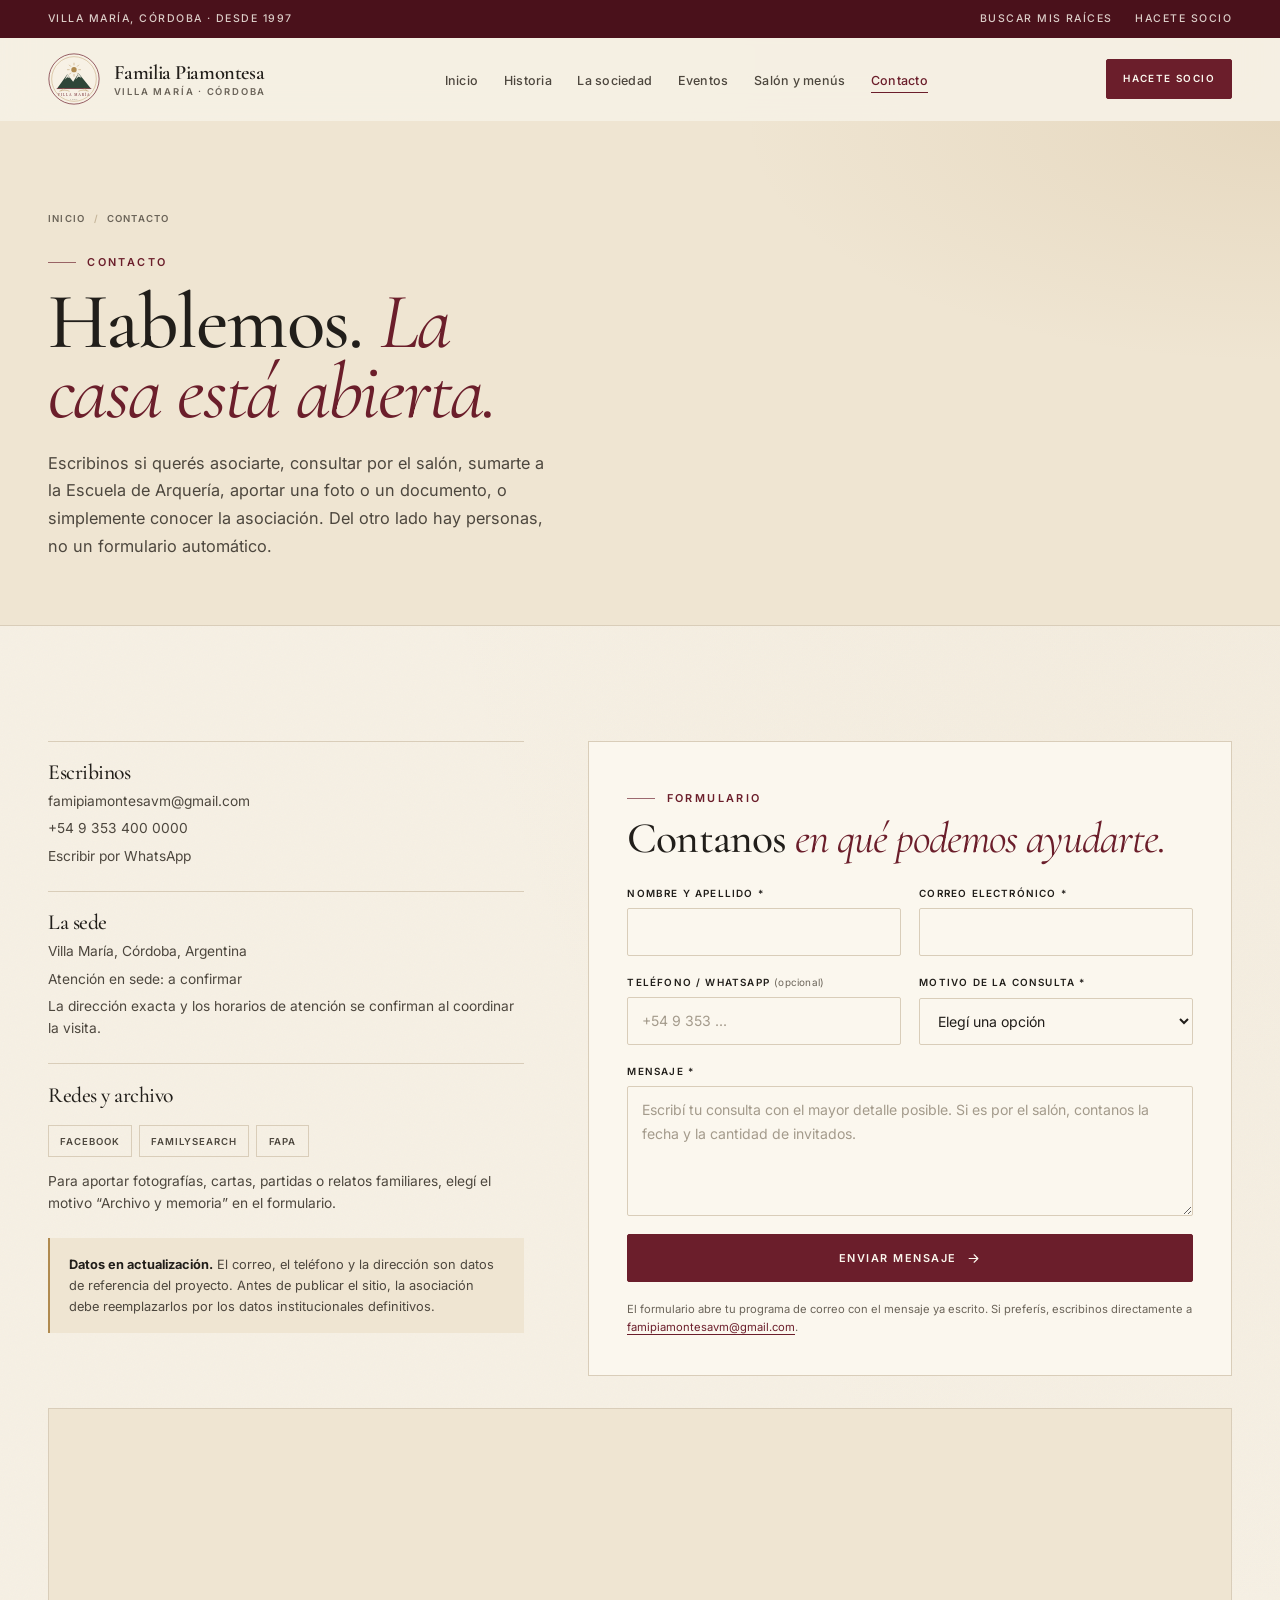
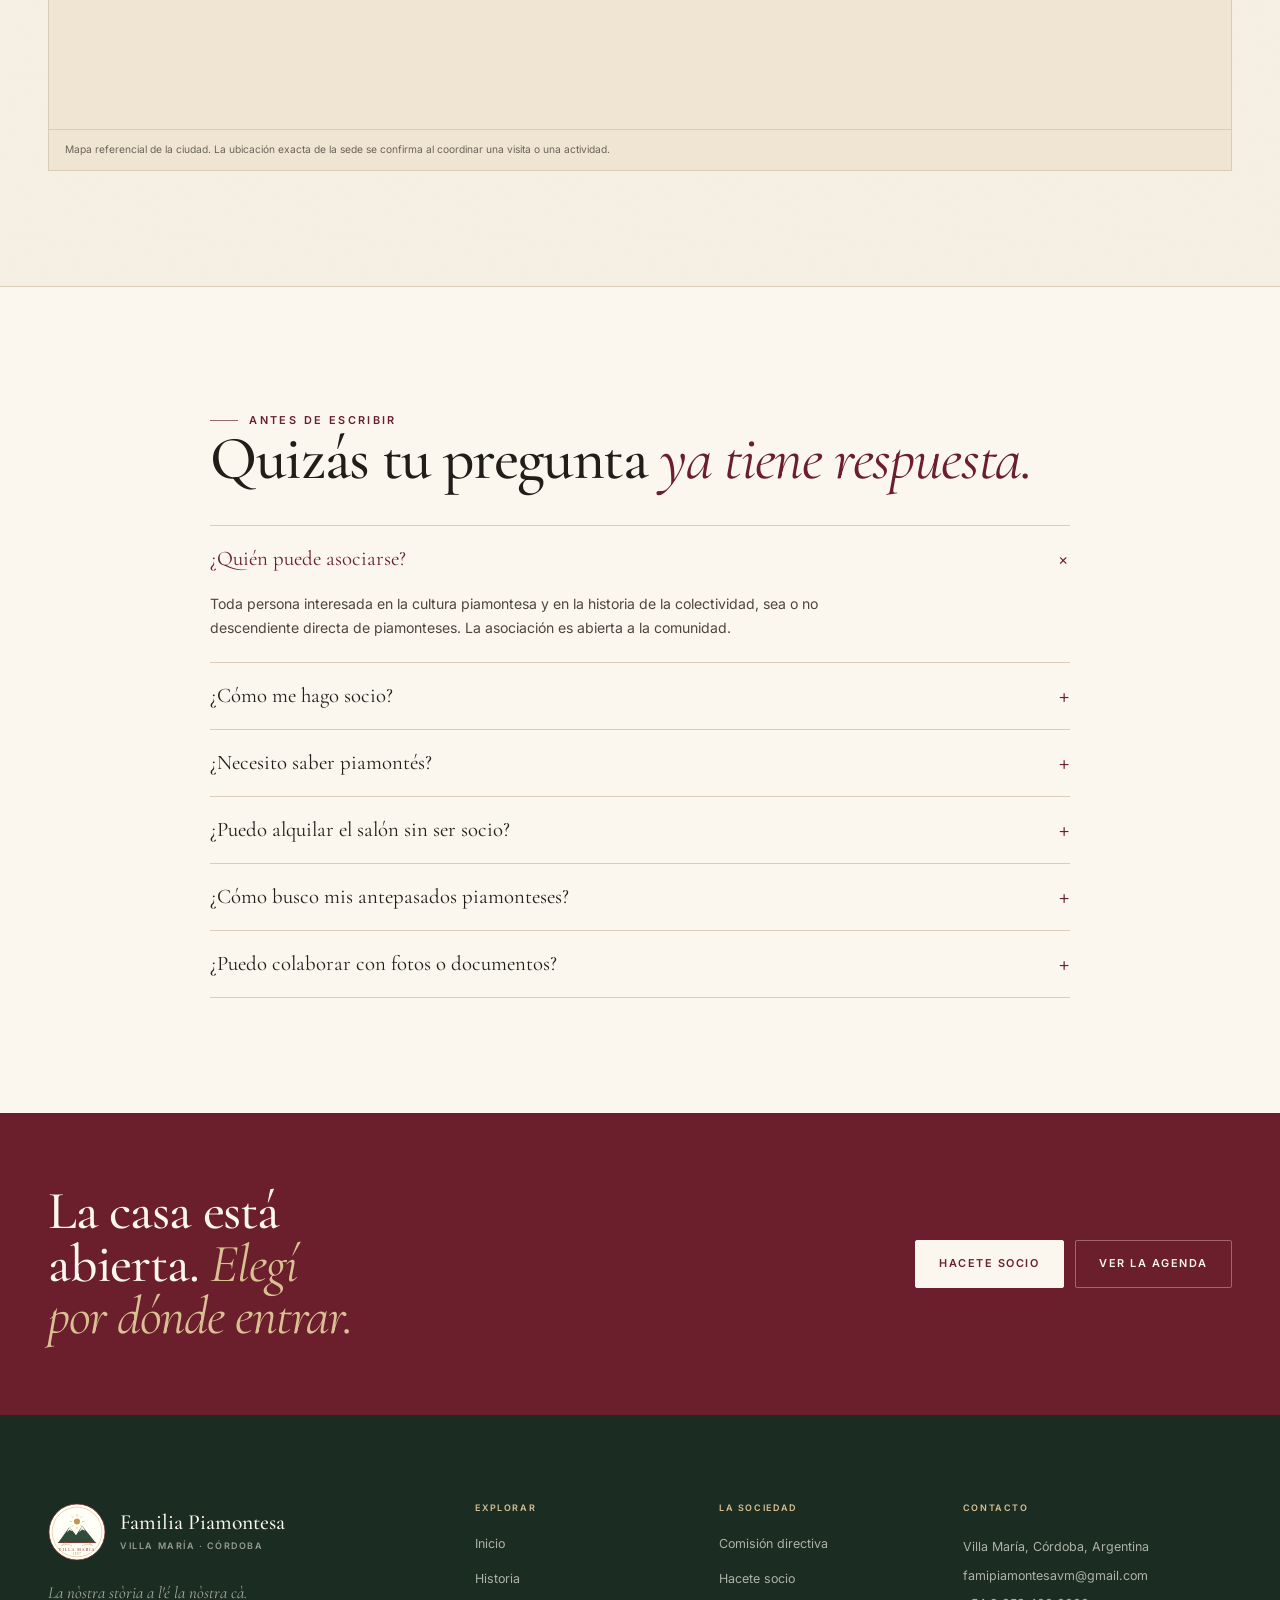
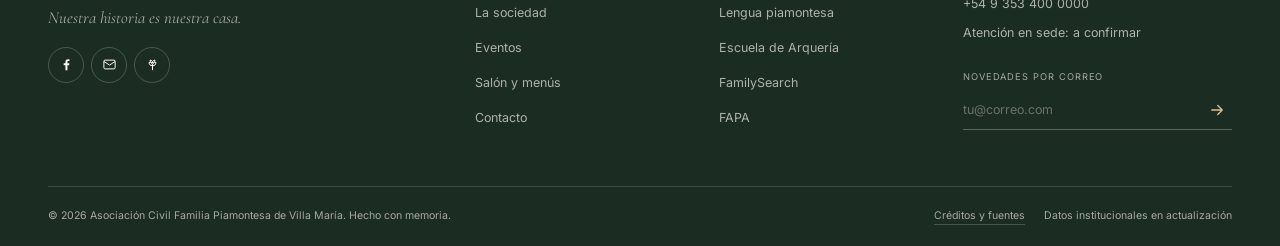
==== contacto.html @ 3dd71056 "Sitio web de la Familia Piamontesa de Villa Maria" ====
﻿<!doctype html>
<html lang="es-AR">
<head>
  <meta charset="utf-8">
  <meta name="viewport" content="width=device-width, initial-scale=1">
  <title>Contacto — Familia Piamontesa de Villa María</title>
  <meta name="description" content="Contactate con la Asociación Civil Familia Piamontesa de Villa María: consultas, asociación, alquiler del salón, archivo y memoria.">
  <meta name="theme-color" content="#f6f0e4">
  <meta name="color-scheme" content="light">

  <meta property="og:type" content="website">
  <meta property="og:locale" content="es_AR">
  <meta property="og:site_name" content="Familia Piamontesa de Villa María">
  <meta property="og:title" content="Contacto — Familia Piamontesa de Villa María">
  <meta property="og:description" content="Escribinos. La casa está abierta a socios, familias, investigadores y a toda la comunidad.">
  <meta property="og:image" content="assets/img/historia-inmigrantes.jpg">
  <meta name="twitter:card" content="summary_large_image">

  <link rel="icon" href="favicon.svg" type="image/svg+xml">
  <link rel="preconnect" href="https://fonts.googleapis.com">
  <link rel="preconnect" href="https://fonts.gstatic.com" crossorigin>
  <link href="https://fonts.googleapis.com/css2?family=Cormorant+Garamond:ital,wght@0,400;0,500;0,600;1,400;1,500&family=Inter:wght@300;400;500;600&display=swap" rel="stylesheet">
  <link rel="stylesheet" href="assets/css/estilos.css">
</head>
<body>

  <a class="saltar" href="#contenido">Saltar al contenido</a>

  <header class="site-header" data-header>
    <div class="topbar">
      <div class="wrap topbar__inner">
        <p>Villa María, Córdoba · Desde 1997</p>
        <div class="topbar__links">
          <a href="https://www.familysearch.org/es/global" target="_blank" rel="noopener noreferrer">Buscar mis raíces</a>
          <a href="socios.html#asociate">Hacete socio</a>
        </div>
      </div>
    </div>

    <div class="wrap">
      <nav class="nav" aria-label="Navegación principal">
        <a class="marca" href="index.html">
          <img class="marca__sello" src="assets/img/emblema.svg" alt="" width="52" height="52">
          <span class="marca__texto">
            <strong>Familia Piamontesa</strong>
            <small>Villa María · Córdoba</small>
          </span><span class="sr-only">— Inicio</span>
        </a>

        <ul class="nav__links">
          <li><a href="index.html">Inicio</a></li>
          <li><a href="historia.html">Historia</a></li>
          <li><a href="socios.html">La sociedad</a></li>
          <li><a href="eventos.html">Eventos</a></li>
          <li><a href="salon.html">Salón y menús</a></li>
          <li><a href="contacto.html" aria-current="page">Contacto</a></li>
        </ul>

        <div class="nav__acciones">
          <a class="btn btn--primario btn--chico" href="socios.html#asociate">Hacete socio</a>
          <button class="nav__toggle" type="button" data-menu-toggle aria-expanded="false" aria-controls="menu-movil" aria-label="Abrir menú">
            <svg viewBox="0 0 24 24" fill="none" stroke="currentColor" stroke-width="1.7" stroke-linecap="round" aria-hidden="true"><path d="M4 7h16M4 12h16M4 17h16"/></svg>
          </button>
        </div>
      </nav>

      <div class="menu-movil" id="menu-movil" data-menu-panel hidden>
        <ul class="menu-movil__links">
          <li><a href="index.html">Inicio</a></li>
          <li><a href="historia.html">Historia</a></li>
          <li><a href="socios.html">La sociedad</a></li>
          <li><a href="eventos.html">Eventos</a></li>
          <li><a href="salon.html">Salón y menús</a></li>
          <li><a href="contacto.html" aria-current="page">Contacto</a></li>
        </ul>
        <div class="menu-movil__pie">
          <a class="btn btn--primario btn--bloque" href="socios.html#asociate">Hacete socio</a>
          <a class="btn btn--fantasma btn--bloque" href="https://www.familysearch.org/es/global" target="_blank" rel="noopener noreferrer">Buscar mis raíces</a>
        </div>
      </div>
    </div>
  </header>

  <main id="contenido">

    <!-- PORTADA INTERIOR -->
    <section class="page-hero page-hero--simple">
      <div class="wrap">
        <ol class="migajas">
          <li><a href="index.html">Inicio</a></li>
          <li>Contacto</li>
        </ol>
        <div class="page-hero__grid">
          <div>
            <p class="eyebrow">Contacto</p>
            <h1 class="texto-balance">Hablemos. <em>La casa está abierta.</em></h1>
            <p class="page-hero__bajada">
              Escribinos si querés asociarte, consultar por el salón, sumarte a la Escuela de
              Arquería, aportar una foto o un documento, o simplemente conocer la asociación.
              Del otro lado hay personas, no un formulario automático.
            </p>
          </div>
        </div>
      </div>
    </section>

    <!-- CONTACTO -->
    <section class="seccion">
      <div class="wrap contacto">
        <div class="contacto__info revelar">
          <h2 class="sr-only">Datos de contacto</h2>
          <div class="contacto__bloque">
            <h3>Escribinos</h3>
            <a href="mailto:famipiamontesavm@gmail.com" data-enlace="email" data-dato="email">famipiamontesavm@gmail.com</a>
            <a href="tel:+5493534000000" data-enlace="telefono" data-dato="telefono">+54 9 353 400 0000</a>
            <a href="https://wa.me/5493534000000" data-enlace="whatsapp">Escribir por WhatsApp</a>
          </div>

          <div class="contacto__bloque">
            <h3>La sede</h3>
            <p data-dato="direccion">Villa María, Córdoba, Argentina</p>
            <p data-dato="horario">Atención en sede: a confirmar</p>
            <p>La dirección exacta y los horarios de atención se confirman al coordinar la visita.</p>
          </div>

          <div class="contacto__bloque">
            <h3>Redes y archivo</h3>
            <div class="contacto__redes">
              <a href="https://www.facebook.com/familiapiamontesavm" target="_blank" rel="noopener noreferrer" data-enlace="facebook">Facebook</a>
              <a href="https://www.familysearch.org/es/global" target="_blank" rel="noopener noreferrer" data-enlace="familysearch">FamilySearch</a>
              <a href="https://fapa.org.ar" target="_blank" rel="noopener noreferrer" data-enlace="fapa">FAPA</a>
            </div>
            <p style="margin-top:.8rem">Para aportar fotografías, cartas, partidas o relatos familiares, elegí el motivo “Archivo y memoria” en el formulario.</p>
          </div>

          <div class="nota">
            <strong>Datos en actualización.</strong> El correo, el teléfono y la dirección son
            datos de referencia del proyecto. Antes de publicar el sitio, la asociación debe
            reemplazarlos por los datos institucionales definitivos.
          </div>
        </div>

        <div class="formulario__panel revelar" data-retardo="100">
          <p class="eyebrow">Formulario</p>
          <h2 class="texto-balance">Contanos <em>en qué podemos ayudarte.</em></h2>

          <form class="form" data-form data-asunto="Consulta desde el sitio · Familia Piamontesa de Villa María" style="margin-top:1.6rem">
            <div class="form__fila">
              <div class="campo">
                <label for="contacto-nombre">Nombre y apellido *</label>
                <input id="contacto-nombre" name="nombre" type="text" autocomplete="name" required>
              </div>
              <div class="campo">
                <label for="contacto-email">Correo electrónico *</label>
                <input id="contacto-email" name="email" type="email" autocomplete="email" required>
              </div>
            </div>

            <div class="form__fila">
              <div class="campo">
                <label for="contacto-telefono">Teléfono / WhatsApp <span>(opcional)</span></label>
                <input id="contacto-telefono" name="telefono" type="tel" autocomplete="tel" placeholder="+54 9 353 ...">
              </div>
              <div class="campo">
                <label for="contacto-motivo">Motivo de la consulta *</label>
                <select id="contacto-motivo" name="motivo" required>
                  <option value="">Elegí una opción</option>
                  <option value="general">Consulta general</option>
                  <option value="asociarme">Quiero asociarme</option>
                  <option value="salon">Alquiler del salón</option>
                  <option value="evento">Consulta por un evento</option>
                  <option value="arqueria">Escuela de Arquería</option>
                  <option value="memoria">Archivo y memoria</option>
                  <option value="institucional">Consulta institucional</option>
                  <option value="prensa">Prensa y difusión</option>
                  <option value="otro">Otro</option>
                </select>
              </div>
            </div>

            <div class="campo">
              <label for="contacto-mensaje">Mensaje *</label>
              <textarea id="contacto-mensaje" name="mensaje" placeholder="Escribí tu consulta con el mayor detalle posible. Si es por el salón, contanos la fecha y la cantidad de invitados." required></textarea>
            </div>

            <input type="hidden" name="origen" value="Página de contacto">

            <button class="btn btn--primario" type="submit">
              Enviar mensaje
              <svg viewBox="0 0 24 24" fill="none" stroke="currentColor" stroke-width="1.8" stroke-linecap="round" stroke-linejoin="round" aria-hidden="true"><path d="M5 12h14M13 6l6 6-6 6"/></svg>
            </button>

            <p class="form__nota">
              El formulario abre tu programa de correo con el mensaje ya escrito. Si preferís,
              escribinos directamente a
              <a href="mailto:famipiamontesavm@gmail.com" data-enlace="email" data-dato="email">famipiamontesavm@gmail.com</a>.
            </p>

            <p class="form__ok" data-form-ok role="status">Gracias. Se abrirá tu correo con el mensaje completo para que lo envíes.</p>
          </form>
        </div>
      </div>

      <div class="wrap">
        <div class="mapa revelar">
          <iframe data-mapa title="Mapa referencial de Villa María, Córdoba" src="https://www.google.com/maps?q=Villa+Mar%C3%ADa,+C%C3%B3rdoba,+Argentina&amp;output=embed" referrerpolicy="no-referrer-when-downgrade"></iframe>
          <p class="mapa__nota">
            Mapa referencial de la ciudad. La ubicación exacta de la sede se confirma al coordinar
            una visita o una actividad.
          </p>
        </div>
      </div>
    </section>

    <!-- PREGUNTAS -->
    <section class="seccion seccion--papel-claro seccion--linea">
      <div class="wrap wrap--angosto">
        <div class="revelar">
          <p class="eyebrow">Antes de escribir</p>
          <h2 class="texto-balance">Quizás tu pregunta <em>ya tiene respuesta.</em></h2>
        </div>
        <div class="faq" data-preguntas style="margin-top:2.2rem"></div>
      </div>
    </section>

    <!-- BANDA -->
    <section class="banda">
      <div class="wrap banda__inner">
        <h2 class="texto-balance">La casa está abierta. <em>Elegí por dónde entrar.</em></h2>
        <div class="banda__acciones">
          <a class="btn btn--claro" href="socios.html#asociate">Hacete socio</a>
          <a class="btn btn--borde-claro" href="eventos.html">Ver la agenda</a>
        </div>
      </div>
    </section>

  </main>

  <footer class="footer">
    <div class="wrap">
      <div class="footer__grid">
        <div>
          <div class="footer__marca">
            <img src="assets/img/emblema.svg" alt="" width="58" height="58">
            <div>
              <strong>Familia Piamontesa</strong>
              <small>Villa María · Córdoba</small>
            </div>
          </div>
          <p class="footer__lema">La nòstra stòria a l'é la nòstra cà. Nuestra historia es nuestra casa.</p>
          <div class="footer__redes">
            <a href="https://www.facebook.com/familiapiamontesavm" target="_blank" rel="noopener noreferrer" aria-label="Facebook de la Familia Piamontesa" data-enlace="facebook">
              <svg viewBox="0 0 24 24" fill="currentColor" aria-hidden="true"><path d="M13.5 21v-8h2.7l.4-3.1h-3.1V7.9c0-.9.3-1.5 1.6-1.5h1.6V3.6c-.3 0-1.3-.1-2.4-.1-2.4 0-4 1.5-4 4.2v2.2H7.5V13h2.8v8z"/></svg>
            </a>
            <a href="mailto:famipiamontesavm@gmail.com" aria-label="Escribir por correo" data-enlace="email">
              <svg viewBox="0 0 24 24" fill="none" stroke="currentColor" stroke-width="1.6" aria-hidden="true"><rect x="3" y="5" width="18" height="14" rx="2"/><path d="m3 7 9 6 9-6"/></svg>
            </a>
            <a href="https://www.familysearch.org/es/global" target="_blank" rel="noopener noreferrer" aria-label="FamilySearch" data-enlace="familysearch">
              <svg viewBox="0 0 24 24" fill="none" stroke="currentColor" stroke-width="1.6" aria-hidden="true"><path d="M12 21v-7"/><path d="M12 14c-3.5 0-5.5-2-5.5-5.5C10 8.5 12 10.5 12 14ZM12 14c3.5 0 5.5-2 5.5-5.5C14 8.5 12 10.5 12 14Z"/><path d="M12 9c-2.5 0-4-1.5-4-4 2.5 0 4 1.5 4 4ZM12 9c2.5 0 4-1.5 4-4-2.5 0-4 1.5-4 4Z"/></svg>
            </a>
          </div>
        </div>

        <div>
          <h3>Explorar</h3>
          <ul class="footer__links">
            <li><a href="index.html">Inicio</a></li>
            <li><a href="historia.html">Historia</a></li>
            <li><a href="socios.html">La sociedad</a></li>
            <li><a href="eventos.html">Eventos</a></li>
            <li><a href="salon.html">Salón y menús</a></li>
            <li><a href="contacto.html">Contacto</a></li>
          </ul>
        </div>

        <div>
          <h3>La sociedad</h3>
          <ul class="footer__links">
            <li><a href="socios.html#comision">Comisión directiva</a></li>
            <li><a href="socios.html#asociate">Hacete socio</a></li>
            <li><a href="historia.html#lengua">Lengua piamontesa</a></li>
            <li><a href="eventos.html#deportes">Escuela de Arquería</a></li>
            <li><a href="https://www.familysearch.org/es/global" target="_blank" rel="noopener noreferrer">FamilySearch</a></li>
            <li><a href="https://fapa.org.ar" target="_blank" rel="noopener noreferrer">FAPA</a></li>
          </ul>
        </div>

        <div class="footer__contacto">
          <h3>Contacto</h3>
          <p data-dato="direccion">Villa María, Córdoba, Argentina</p>
          <a href="mailto:famipiamontesavm@gmail.com" data-enlace="email" data-dato="email">famipiamontesavm@gmail.com</a>
          <a href="tel:+5493534000000" data-enlace="telefono" data-dato="telefono">+54 9 353 400 0000</a>
          <p data-dato="horario">Atención en sede: a confirmar</p>

          <form class="footer__boletin" data-form data-asunto="Quiero recibir novedades de la Familia Piamontesa">
            <label for="boletin-email-contacto">Novedades por correo</label>
            <div class="campo-linea">
              <input id="boletin-email-contacto" name="email" type="email" placeholder="tu@correo.com" autocomplete="email" required>
              <button type="submit" aria-label="Enviar correo">
                <svg width="18" height="18" viewBox="0 0 24 24" fill="none" stroke="currentColor" stroke-width="1.8" stroke-linecap="round" stroke-linejoin="round" aria-hidden="true"><path d="M5 12h14M13 6l6 6-6 6"/></svg>
              </button>
            </div>
            <input type="hidden" name="origen" value="Boletín del pie de página">
            <p class="form__ok" data-form-ok role="status">Gracias. Se abrirá tu correo para completar la suscripción.</p>
          </form>
        </div>
      </div>

      <div class="footer__bottom">
        <p>© <span data-anio>2026</span> Asociación Civil Familia Piamontesa de Villa María. Hecho con memoria.</p>
        <div class="footer__legal">
          <a href="creditos.html">Créditos y fuentes</a>
          <span>Datos institucionales en actualización</span>
        </div>
      </div>
    </div>
  </footer>

  <script src="assets/js/datos.js"></script>
  <script src="assets/js/app.js"></script>
</body>
</html>
---- assets/css/estilos.css ----
/* ==========================================================================
   FAMILIA PIAMONTESA · VILLA MARÍA
   Hoja de estilos principal
   --------------------------------------------------------------------------
   Índice
   01. Tokens y base
   02. Tipografía y utilidades
   03. Cabecera y navegación
   04. Botones y enlaces
   05. Portada (hero)
   06. Cinta (marquee)
   07. Secciones y encabezados
   08. Presentación y cifras
   09. Áreas de la sociedad
   10. Eventos
   11. Salón
   12. Menús
   13. Raíces / genealogía
   14. Comisión y socios
   15. Banda de participación
   16. Pie de página
   17. Páginas interiores
   18. Línea de tiempo
   19. Galería y figuras
   20. Prosa
   21. Formularios
   22. Preguntas frecuentes
   23. Diálogo de evento
   24. Avisos, créditos y 404
   25. Animaciones y accesibilidad
   26. Responsive
   27. Impresión
   ========================================================================== */

/* 01. Tokens y base
   ========================================================================== */
:root {
  --papel: #f6f0e4;
  --papel-claro: #fbf7ee;
  --papel-hondo: #efe5d2;
  --papel-oscuro: #e3d6bf;
  --tinta: #211e1a;
  --tinta-suave: #4d473e;
  --gris: #6b6459;
  --linea: #d9cdb9;
  --linea-fuerte: #c5b59a;
  --vino: #6b1e2b;
  --vino-hondo: #4a111b;
  --vino-claro: #8d3a48;
  --verde: #2e4638;
  --verde-hondo: #1b2c22;
  --oro: #b08a4f;
  --oro-claro: #d8c093;
  --azul: #223a56;
  --blanco: #fffdf8;
  --rojo-suave: #a34a4a;
  --sombra: 0 24px 60px -30px rgba(33, 30, 26, .35);
  --sombra-suave: 0 14px 40px -24px rgba(33, 30, 26, .28);
  --radio: 3px;
  --radio-lg: 8px;
  --wrap: 1280px;
  --pad: clamp(1.25rem, 4vw, 3rem);
  --serif: "Cormorant Garamond", "Iowan Old Style", "Palatino Linotype", Georgia, serif;
  --sans: "Inter", -apple-system, BlinkMacSystemFont, "Segoe UI", sans-serif;
  --trans: 220ms cubic-bezier(.2, .7, .2, 1);
}

*,
*::before,
*::after {
  box-sizing: border-box;
}

html {
  scroll-behavior: smooth;
  scroll-padding-top: 7.5rem;
  -webkit-text-size-adjust: 100%;
}

body {
  margin: 0;
  background-color: var(--papel);
  background-image:
    radial-gradient(120% 80% at 100% 0%, rgba(176, 138, 79, .06), transparent 60%),
    radial-gradient(90% 60% at 0% 100%, rgba(46, 70, 56, .05), transparent 55%),
    url("data:image/svg+xml,%3Csvg xmlns='http://www.w3.org/2000/svg' width='160' height='160'%3E%3Cfilter id='g'%3E%3CfeTurbulence type='fractalNoise' baseFrequency='.85' numOctaves='2' stitchTiles='stitch'/%3E%3C/filter%3E%3Crect width='100%25' height='100%25' filter='url(%23g)' opacity='.028'/%3E%3C/svg%3E");
  color: var(--tinta);
  font-family: var(--sans);
  font-size: 16px;
  line-height: 1.7;
  font-weight: 400;
  -webkit-font-smoothing: antialiased;
  text-rendering: optimizeLegibility;
  overflow-x: hidden;
}

body.menu-abierto {
  overflow: hidden;
}

img,
picture,
svg,
video {
  max-width: 100%;
  display: block;
}

img {
  height: auto;
}

a {
  color: inherit;
  text-decoration: none;
}

p,
h1,
h2,
h3,
h4,
h5,
h6,
figure,
blockquote {
  margin: 0;
}

ul,
ol {
  margin: 0;
  padding: 0;
  list-style: none;
}

button,
input,
select,
textarea {
  font: inherit;
  color: inherit;
}

button {
  cursor: pointer;
  background: none;
  border: 0;
}

::selection {
  background: var(--vino);
  color: var(--papel-claro);
}

:focus-visible {
  outline: 2px solid var(--oro);
  outline-offset: 4px;
}

/* 02. Tipografía y utilidades
   ========================================================================== */
h1,
h2,
h3,
h4,
.serif {
  font-family: var(--serif);
  font-weight: 500;
  letter-spacing: -.022em;
}

h1 {
  font-size: clamp(3.2rem, 7.4vw, 7.6rem);
  line-height: .88;
}

h2 {
  font-size: clamp(2.35rem, 4.8vw, 4.5rem);
  line-height: .98;
}

h3 {
  font-size: clamp(1.5rem, 2.2vw, 2rem);
  line-height: 1.08;
}

h4 {
  font-size: 1.25rem;
  line-height: 1.2;
}

em,
.italica {
  font-style: italic;
}

h1 em,
h2 em {
  color: var(--vino);
  font-weight: 400;
}

.section--oscura h2 em,
.salon h2 em,
.raices h2 em,
.footer h2 em {
  color: var(--oro-claro);
}

.eyebrow {
  display: inline-flex;
  align-items: center;
  gap: .7rem;
  margin: 0;
  color: var(--vino);
  font-family: var(--sans);
  font-size: .68rem;
  font-weight: 600;
  letter-spacing: .22em;
  line-height: 1.4;
  text-transform: uppercase;
}

.eyebrow::before {
  content: "";
  width: 28px;
  height: 1px;
  background: currentColor;
  opacity: .65;
}

.eyebrow--sin-linea::before {
  display: none;
}

.eyebrow--claro {
  color: var(--oro-claro);
}

.lead {
  font-size: clamp(1.08rem, 1.55vw, 1.28rem);
  line-height: 1.65;
  color: var(--tinta-suave);
}

.texto-balance {
  text-wrap: balance;
}

.texto-pretty {
  text-wrap: pretty;
}

.wrap {
  width: min(100% - (var(--pad) * 2), var(--wrap));
  margin-inline: auto;
}

.wrap--angosto {
  width: min(100% - (var(--pad) * 2), 860px);
  margin-inline: auto;
}

.sr-only {
  position: absolute;
  width: 1px;
  height: 1px;
  padding: 0;
  margin: -1px;
  overflow: hidden;
  clip: rect(0, 0, 0, 0);
  white-space: nowrap;
  border: 0;
}

.saltar {
  position: fixed;
  top: .75rem;
  left: .75rem;
  z-index: 999;
  padding: .7rem 1.1rem;
  background: var(--vino);
  color: var(--papel-claro);
  font-size: .8rem;
  font-weight: 600;
  letter-spacing: .06em;
  transform: translateY(-160%);
  transition: transform var(--trans);
}

.saltar:focus {
  transform: translateY(0);
}

/* 03. Cabecera y navegación
   ========================================================================== */
.topbar {
  background: var(--vino-hondo);
  color: rgba(251, 247, 238, .82);
  font-size: .66rem;
  font-weight: 500;
  letter-spacing: .14em;
  text-transform: uppercase;
}

.topbar__inner {
  display: flex;
  align-items: center;
  justify-content: space-between;
  gap: 1rem;
  min-height: 38px;
}

.topbar__links {
  display: flex;
  align-items: center;
  gap: 1.4rem;
}

.topbar a {
  transition: color var(--trans);
}

.topbar a:hover {
  color: var(--oro-claro);
}

.site-header {
  position: sticky;
  top: 0;
  z-index: 100;
  background: rgba(246, 240, 228, .9);
  border-bottom: 1px solid transparent;
  backdrop-filter: blur(18px) saturate(120%);
  -webkit-backdrop-filter: blur(18px) saturate(120%);
  transition: background var(--trans), border-color var(--trans), box-shadow var(--trans);
}

.site-header.is-scrolled {
  background: rgba(251, 247, 238, .96);
  border-bottom-color: var(--linea);
  box-shadow: 0 12px 30px -26px rgba(33, 30, 26, .55);
}

.nav {
  display: flex;
  align-items: center;
  justify-content: space-between;
  gap: 1.5rem;
  min-height: 82px;
}

.marca {
  display: inline-flex;
  align-items: center;
  gap: .85rem;
  flex-shrink: 0;
}

.marca__sello {
  width: 52px;
  height: 52px;
  flex-shrink: 0;
}

.marca__texto {
  display: flex;
  flex-direction: column;
  line-height: 1.05;
}

.marca__texto strong {
  font-family: var(--serif);
  font-size: 1.28rem;
  font-weight: 600;
  letter-spacing: -.02em;
}

.marca__texto small {
  margin-top: .22rem;
  color: var(--gris);
  font-size: .59rem;
  font-weight: 600;
  letter-spacing: .19em;
  text-transform: uppercase;
}

.nav__links {
  display: flex;
  align-items: center;
  gap: clamp(.9rem, 2vw, 1.9rem);
}

.nav__links a {
  position: relative;
  padding: .35rem 0;
  color: var(--tinta-suave);
  font-size: .78rem;
  font-weight: 500;
  letter-spacing: .02em;
  white-space: nowrap;
  transition: color var(--trans);
}

.nav__links a::after {
  content: "";
  position: absolute;
  right: 0;
  bottom: 0;
  left: 0;
  height: 1px;
  background: var(--vino);
  transform: scaleX(0);
  transform-origin: right;
  transition: transform var(--trans);
}

.nav__links a:hover,
.nav__links a[aria-current="page"] {
  color: var(--vino);
}

.nav__links a:hover::after,
.nav__links a[aria-current="page"]::after {
  transform: scaleX(1);
  transform-origin: left;
}

.nav__acciones {
  display: flex;
  align-items: center;
  gap: .7rem;
  flex-shrink: 0;
}

.nav__toggle {
  display: none;
  width: 44px;
  height: 44px;
  place-items: center;
  border: 1px solid var(--linea-fuerte);
  border-radius: 50%;
  color: var(--tinta);
  transition: background var(--trans), color var(--trans), border-color var(--trans);
}

.nav__toggle:hover {
  background: var(--vino);
  border-color: var(--vino);
  color: var(--papel-claro);
}

.nav__toggle svg {
  width: 19px;
  height: 19px;
}

.menu-movil {
  display: none;
  border-top: 1px solid var(--linea);
  padding: 1rem 0 1.5rem;
}

.menu-movil[hidden] {
  display: none;
}

.menu-movil__links {
  display: grid;
  gap: .15rem;
}

.menu-movil__links a {
  display: flex;
  align-items: center;
  justify-content: space-between;
  padding: .85rem .4rem;
  border-bottom: 1px solid rgba(217, 205, 185, .65);
  font-family: var(--serif);
  font-size: 1.5rem;
  transition: color var(--trans), padding-left var(--trans);
}

.menu-movil__links a:hover,
.menu-movil__links a[aria-current="page"] {
  padding-left: .85rem;
  color: var(--vino);
}

.menu-movil__links a::after {
  content: "→";
  font-family: var(--sans);
  font-size: .9rem;
  color: var(--oro);
}

.menu-movil__pie {
  display: grid;
  gap: .6rem;
  margin-top: 1rem;
}

/* 04. Botones y enlaces
   ========================================================================== */
.btn {
  display: inline-flex;
  align-items: center;
  justify-content: center;
  gap: .6rem;
  min-height: 48px;
  padding: .82rem 1.45rem;
  border: 1px solid transparent;
  border-radius: 2px;
  font-family: var(--sans);
  font-size: .68rem;
  font-weight: 600;
  letter-spacing: .14em;
  line-height: 1.2;
  text-transform: uppercase;
  transition: background var(--trans), color var(--trans), border-color var(--trans), transform var(--trans), box-shadow var(--trans);
}

.btn svg {
  width: 15px;
  height: 15px;
  flex-shrink: 0;
  transition: transform var(--trans);
}

.btn:hover svg {
  transform: translateX(3px);
}

.btn--primario {
  background: var(--vino);
  border-color: var(--vino);
  color: var(--papel-claro);
}

.btn--primario:hover {
  background: var(--vino-hondo);
  border-color: var(--vino-hondo);
  transform: translateY(-2px);
  box-shadow: 0 14px 28px -18px rgba(74, 17, 27, .8);
}

.btn--fantasma {
  background: transparent;
  border-color: var(--linea-fuerte);
  color: var(--tinta);
}

.btn--fantasma:hover {
  border-color: var(--vino);
  color: var(--vino);
  transform: translateY(-2px);
}

.btn--claro {
  background: var(--papel-claro);
  border-color: var(--papel-claro);
  color: var(--vino);
}

.btn--claro:hover {
  background: #fff;
  transform: translateY(-2px);
}

.btn--borde-claro {
  background: transparent;
  border-color: rgba(251, 247, 238, .34);
  color: var(--papel-claro);
}

.btn--borde-claro:hover {
  border-color: var(--oro-claro);
  color: var(--oro-claro);
}

.btn--chico {
  min-height: 40px;
  padding: .62rem 1rem;
  font-size: .62rem;
}

.btn--bloque {
  width: 100%;
}

.enlace-flecha {
  display: inline-flex;
  align-items: center;
  gap: .55rem;
  padding-bottom: .18rem;
  border-bottom: 1px solid currentColor;
  color: var(--vino);
  font-size: .68rem;
  font-weight: 600;
  letter-spacing: .13em;
  text-transform: uppercase;
  transition: gap var(--trans), color var(--trans);
}

.enlace-flecha::after {
  content: "→";
  font-size: .9rem;
  line-height: 1;
}

.enlace-flecha:hover {
  gap: .85rem;
  color: var(--vino-hondo);
}

.enlace-flecha--claro {
  color: var(--oro-claro);
}

.enlace-flecha--claro:hover {
  color: var(--papel-claro);
}

/* 05. Portada (hero)
   ========================================================================== */
.hero {
  position: relative;
  overflow: hidden;
  background:
    radial-gradient(90% 70% at 80% 15%, rgba(176, 138, 79, .1), transparent 60%),
    linear-gradient(180deg, var(--papel) 0%, var(--papel) 60%, var(--papel-hondo) 100%);
}

.hero::after {
  content: "";
  position: absolute;
  right: -180px;
  bottom: -240px;
  width: 560px;
  height: 560px;
  border: 1px solid rgba(176, 138, 79, .22);
  border-radius: 50%;
  pointer-events: none;
}

.hero__inner {
  position: relative;
  z-index: 1;
  display: grid;
  grid-template-columns: 1.08fr .92fr;
  align-items: center;
  gap: clamp(2rem, 5vw, 5rem);
  min-height: calc(100svh - 120px);
  padding-block: clamp(3rem, 6vw, 5.5rem) clamp(3.5rem, 6vw, 6rem);
}

.hero__copia {
  max-width: 680px;
}

.hero h1 {
  margin-top: 1.5rem;
  text-wrap: balance;
}

.hero h1 em {
  display: inline-block;
}

.hero__bajada {
  max-width: 47ch;
  margin-top: 1.8rem;
  color: var(--tinta-suave);
  font-size: clamp(1.02rem, 1.35vw, 1.16rem);
  line-height: 1.7;
}

.hero__acciones {
  display: flex;
  flex-wrap: wrap;
  gap: .7rem;
  margin-top: 2.2rem;
}

.hero__datos {
  display: flex;
  flex-wrap: wrap;
  gap: .55rem 1.25rem;
  margin-top: 2.5rem;
  padding-top: 1.25rem;
  border-top: 1px solid var(--linea);
  color: var(--gris);
  font-size: .66rem;
  font-weight: 600;
  letter-spacing: .13em;
  text-transform: uppercase;
}

.hero__datos li {
  display: flex;
  align-items: center;
  gap: .55rem;
}

.hero__datos li + li::before {
  content: "";
  width: 3px;
  height: 3px;
  border-radius: 50%;
  background: var(--oro);
}

.hero__media {
  position: relative;
  padding: 0 0 1.2rem 1.2rem;
}

.hero__marco {
  position: relative;
  margin: 0;
  padding: 9px;
  background: var(--papel-claro);
  border: 1px solid var(--linea-fuerte);
  border-radius: 999px 999px 3px 3px;
  box-shadow: var(--sombra);
}

.hero__marco::before {
  content: "";
  position: absolute;
  inset: -12px -12px 12px 12px;
  border: 1px solid rgba(176, 138, 79, .45);
  border-radius: 999px 999px 3px 3px;
  pointer-events: none;
}

.hero__marco img {
  width: 100%;
  aspect-ratio: 4 / 5.15;
  object-fit: cover;
  border-radius: 999px 999px 1px 1px;
  filter: saturate(.72) sepia(.12) contrast(1.03);
}

.hero__marco figcaption {
  position: absolute;
  right: 1.5rem;
  bottom: 1.6rem;
  left: 1.5rem;
  padding: .7rem .9rem;
  background: rgba(27, 44, 34, .82);
  color: var(--papel-claro);
  font-size: .6rem;
  font-weight: 500;
  letter-spacing: .14em;
  line-height: 1.45;
  text-transform: uppercase;
  backdrop-filter: blur(8px);
}

.hero__sello {
  position: absolute;
  bottom: 5.5rem;
  left: -2.2rem;
  display: grid;
  place-items: center;
  width: 118px;
  height: 118px;
  border: 1px solid var(--oro);
  border-radius: 50%;
  background: var(--papel-claro);
  box-shadow: var(--sombra-suave);
}

.hero__sello::after {
  content: "";
  position: absolute;
  inset: 7px;
  border: 1px dashed rgba(107, 30, 43, .35);
  border-radius: 50%;
}

.hero__sello span {
  position: relative;
  z-index: 1;
  text-align: center;
  font-family: var(--serif);
  font-size: 1.5rem;
  line-height: .95;
}

.hero__sello span small {
  display: block;
  margin-top: .25rem;
  font-family: var(--sans);
  font-size: .56rem;
  font-weight: 600;
  letter-spacing: .16em;
  text-transform: uppercase;
  color: #625b50;
}

.hero__scroll {
  position: absolute;
  bottom: 1.2rem;
  left: 50%;
  z-index: 2;
  display: flex;
  flex-direction: column;
  align-items: center;
  gap: .5rem;
  color: var(--gris);
  font-size: .55rem;
  font-weight: 600;
  letter-spacing: .2em;
  text-transform: uppercase;
  transform: translateX(-50%);
}

.hero__scroll::after {
  content: "";
  width: 1px;
  height: 34px;
  background: linear-gradient(to bottom, var(--oro), transparent);
  animation: bajar 2.4s ease-in-out infinite;
}

/* 06. Cinta (marquee)
   ========================================================================== */
.cinta {
  overflow: hidden;
  padding: .95rem 0;
  background: var(--vino);
  color: var(--papel-claro);
  border-top: 1px solid rgba(251, 247, 238, .16);
  border-bottom: 1px solid rgba(251, 247, 238, .16);
}

.cinta__pista {
  display: flex;
  width: max-content;
  animation: cinta 44s linear infinite;
}

.cinta:hover .cinta__pista {
  animation-play-state: paused;
}

.cinta__grupo {
  display: flex;
  align-items: center;
  gap: 2.4rem;
  padding-right: 2.4rem;
  white-space: nowrap;
}

.cinta span {
  display: inline-flex;
  align-items: center;
  gap: 2.4rem;
  font-family: var(--serif);
  font-size: 1.05rem;
  font-style: italic;
  letter-spacing: .02em;
}

.cinta span::after {
  content: "✦";
  color: var(--oro-claro);
  font-family: var(--sans);
  font-size: .55rem;
  font-style: normal;
}

/* 07. Secciones y encabezados
   ========================================================================== */
.seccion {
  padding-block: clamp(4.5rem, 9vw, 8.5rem);
}

.seccion--ajustada {
  padding-block: clamp(3.2rem, 6vw, 5.5rem);
}

.seccion--papel-claro {
  background: var(--papel-claro);
}

.seccion--papel-hondo {
  background: var(--papel-hondo);
}

.seccion--linea {
  border-top: 1px solid var(--linea);
}

.seccion--oscura {
  background: var(--verde-hondo);
  color: var(--papel-claro);
}

.seccion--oscura .lead {
  color: rgba(251, 247, 238, .72);
}

.seccion--oscura .eyebrow {
  color: var(--oro-claro);
}

.cabecera-seccion {
  display: grid;
  grid-template-columns: minmax(0, 1fr) minmax(0, .82fr);
  align-items: end;
  gap: 2rem 4rem;
  margin-bottom: clamp(2.5rem, 5vw, 4.5rem);
}

.cabecera-seccion h2 {
  max-width: 15ch;
  margin-top: 1.1rem;
}

.cabecera-seccion__texto {
  max-width: 48ch;
  justify-self: end;
  color: var(--tinta-suave);
}

.cabecera-seccion__acciones {
  display: flex;
  flex-wrap: wrap;
  gap: .7rem;
  margin-top: 1.4rem;
}

.cabecera-seccion--centrada {
  display: block;
  max-width: 760px;
  margin-inline: auto;
  margin-bottom: clamp(2.5rem, 5vw, 4rem);
  text-align: center;
}

.cabecera-seccion--centrada h2 {
  margin-inline: auto;
}

.cabecera-seccion--centrada .eyebrow {
  justify-content: center;
}

.divisor {
  display: flex;
  align-items: center;
  gap: 1rem;
  margin-block: 2rem;
  color: var(--oro);
}

.divisor::before,
.divisor::after {
  content: "";
  flex: 1;
  height: 1px;
  background: var(--linea);
}

.divisor span {
  font-size: .7rem;
  letter-spacing: .3em;
}

/* 08. Presentación y cifras
   ========================================================================== */
.intro {
  display: grid;
  grid-template-columns: 130px minmax(0, 1fr) minmax(280px, .62fr);
  gap: clamp(2rem, 5vw, 4.5rem);
  align-items: start;
}

.intro__lateral {
  position: sticky;
  top: 8rem;
  display: flex;
  flex-direction: column;
  gap: 1rem;
}

.intro__num {
  font-family: var(--serif);
  font-size: 4.5rem;
  line-height: .8;
  color: var(--linea-fuerte);
}

.intro__cuerpo h2 {
  max-width: 17ch;
  text-wrap: balance;
}

.intro__cuerpo > .lead {
  max-width: 54ch;
  margin-top: 1.6rem;
}

.intro__columnas {
  display: grid;
  grid-template-columns: repeat(2, minmax(0, 1fr));
  gap: 1.5rem 2.5rem;
  margin-top: 2rem;
  color: var(--tinta-suave);
  font-size: .94rem;
}

.intro__columnas p {
  margin: 0;
}

.intro__firma {
  display: flex;
  align-items: center;
  gap: 1rem;
  margin-top: 2.2rem;
}

.intro__firma::before {
  content: "";
  width: 42px;
  height: 1px;
  background: var(--vino);
}

.intro__firma span {
  font-family: var(--serif);
  font-size: 1.15rem;
  font-style: italic;
  color: var(--vino);
}

.intro__figura {
  position: relative;
  margin: 0;
}

.intro__figura img {
  width: 100%;
  aspect-ratio: 3 / 4;
  object-fit: cover;
  filter: grayscale(.18) sepia(.16) contrast(.98);
}

.intro__figura figcaption {
  margin-top: .75rem;
  padding-left: .9rem;
  border-left: 1px solid var(--oro);
  color: var(--gris);
  font-size: .68rem;
  line-height: 1.55;
}

.intro__figura::before {
  content: "";
  position: absolute;
  top: -14px;
  right: -14px;
  width: 44%;
  height: 40%;
  border-top: 1px solid var(--oro);
  border-right: 1px solid var(--oro);
  pointer-events: none;
}

.cifras {
  display: grid;
  grid-template-columns: repeat(4, minmax(0, 1fr));
  margin-top: clamp(3.5rem, 7vw, 6rem);
  border-top: 1px solid var(--linea);
  border-bottom: 1px solid var(--linea);
}

.cifra {
  padding: 2rem 1.5rem 2.1rem;
  border-right: 1px solid var(--linea);
}

.cifra:last-child {
  border-right: 0;
}

.cifra__num {
  display: block;
  font-family: var(--serif);
  font-size: clamp(2.6rem, 4.8vw, 4rem);
  line-height: .9;
  color: var(--vino);
}

.cifra__num small {
  font-size: .45em;
  color: var(--oro);
}

.cifra__label {
  display: block;
  margin-top: .7rem;
  color: var(--gris);
  font-size: .63rem;
  font-weight: 600;
  letter-spacing: .16em;
  line-height: 1.45;
  text-transform: uppercase;
}

/* 09. Áreas de la sociedad
   ========================================================================== */
.areas__grid {
  display: grid;
  grid-template-columns: repeat(4, minmax(0, 1fr));
  gap: 1px;
  background: var(--linea);
  border: 1px solid var(--linea);
}

.area {
  position: relative;
  display: flex;
  flex-direction: column;
  min-height: 320px;
  padding: 2rem 1.7rem 1.8rem;
  background: var(--papel);
  overflow: hidden;
  transition: background var(--trans);
}

.area:hover {
  background: var(--papel-claro);
}

.area__num {
  position: absolute;
  top: 1.2rem;
  right: 1.3rem;
  font-family: var(--serif);
  font-size: 1.15rem;
  font-style: italic;
  color: var(--linea-fuerte);
}

.area__icono {
  display: grid;
  place-items: center;
  width: 48px;
  height: 48px;
  margin-bottom: 2.2rem;
  border: 1px solid var(--linea-fuerte);
  border-radius: 50%;
  color: var(--vino);
  transition: background var(--trans), color var(--trans), border-color var(--trans);
}

.area:hover .area__icono {
  background: var(--vino);
  border-color: var(--vino);
  color: var(--papel-claro);
}

.area__icono svg {
  width: 22px;
  height: 22px;
}

.area h3 {
  font-size: 1.62rem;
  max-width: 11ch;
}

.area p {
  margin-top: .8rem;
  color: var(--tinta-suave);
  font-size: .86rem;
  line-height: 1.65;
}

.area__pie {
  margin-top: auto;
  padding-top: 1.4rem;
}

.area__pie span {
  display: inline-flex;
  align-items: center;
  gap: .45rem;
  color: var(--vino);
  font-size: .62rem;
  font-weight: 600;
  letter-spacing: .12em;
  text-transform: uppercase;
}

.area__pie span::after {
  content: "→";
  transition: transform var(--trans);
}

.area:hover .area__pie span::after {
  transform: translateX(4px);
}

/* 10. Eventos
   ========================================================================== */
.eventos__grid {
  display: grid;
  grid-template-columns: repeat(3, minmax(0, 1fr));
  gap: 1.2rem;
}

.evento {
  position: relative;
  display: flex;
  flex-direction: column;
  background: var(--papel-claro);
  border: 1px solid var(--linea);
  transition: transform var(--trans), box-shadow var(--trans), border-color var(--trans);
}

.evento:hover {
  transform: translateY(-4px);
  border-color: var(--linea-fuerte);
  box-shadow: var(--sombra-suave);
}

.evento__cabecera {
  display: flex;
  align-items: stretch;
  gap: 1.15rem;
  padding: 1.35rem 1.35rem 1.2rem;
  border-bottom: 1px solid var(--linea);
}

.evento__fecha {
  display: flex;
  flex-direction: column;
  align-items: center;
  justify-content: center;
  width: 62px;
  min-width: 62px;
  padding: .55rem .3rem .6rem;
  background: var(--vino);
  color: var(--papel-claro);
  line-height: 1;
}

.evento__fecha .dia {
  font-family: var(--serif);
  font-size: 2rem;
}

.evento__fecha .mes {
  margin-top: .25rem;
  font-size: .53rem;
  font-weight: 600;
  letter-spacing: .16em;
  text-transform: uppercase;
}

.evento__fecha--proximo {
  background: var(--verde);
}

.evento__fecha--a-confirmar {
  background: var(--oro);
}

.evento__etiquetas {
  display: flex;
  flex-wrap: wrap;
  align-items: center;
  gap: .4rem;
}

.etiqueta {
  display: inline-flex;
  align-items: center;
  gap: .3rem;
  padding: .28rem .52rem;
  border: 1px solid var(--linea);
  color: var(--gris);
  font-size: .55rem;
  font-weight: 600;
  letter-spacing: .13em;
  line-height: 1.2;
  text-transform: uppercase;
}

.etiqueta--vino {
  border-color: rgba(107, 30, 43, .3);
  color: var(--vino);
}

.etiqueta--socios {
  border-color: transparent;
  background: var(--papel-hondo);
  color: var(--vino);
}

.evento__hora {
  margin-top: .45rem;
  color: var(--gris);
  font-size: .7rem;
  letter-spacing: .04em;
}

.evento__cuerpo {
  display: flex;
  flex: 1;
  flex-direction: column;
  padding: 1.35rem;
}

.evento h3 {
  font-size: 1.55rem;
  line-height: 1.1;
  text-wrap: balance;
}

.evento__desc {
  margin-top: .7rem;
  color: var(--tinta-suave);
  font-size: .86rem;
  line-height: 1.62;
}

.evento__meta {
  display: grid;
  gap: .35rem;
  margin-top: 1.1rem;
  color: var(--gris);
  font-size: .72rem;
}

.evento__meta li {
  display: flex;
  align-items: flex-start;
  gap: .45rem;
}

.evento__meta svg {
  width: 13px;
  height: 13px;
  margin-top: .2rem;
  flex-shrink: 0;
  color: var(--oro);
}

.evento__pie {
  display: flex;
  align-items: center;
  justify-content: space-between;
  gap: 1rem;
  margin-top: 1.4rem;
  padding-top: 1rem;
  border-top: 1px solid var(--linea);
}

.evento__precio {
  color: var(--vino);
  font-family: var(--serif);
  font-size: 1.05rem;
  font-style: italic;
}

.evento__ver {
  display: inline-flex;
  align-items: center;
  gap: .4rem;
  color: var(--tinta);
  font-size: .6rem;
  font-weight: 600;
  letter-spacing: .13em;
  text-transform: uppercase;
  transition: color var(--trans), gap var(--trans);
}

.evento__ver:hover {
  gap: .7rem;
  color: var(--vino);
}

.evento--destacado {
  grid-column: span 2;
  display: grid;
  grid-template-columns: .9fr 1.1fr;
}

.evento--destacado .evento__cabecera {
  flex-direction: column;
  justify-content: flex-end;
  border-right: 1px solid var(--linea);
  border-bottom: 0;
  background:
    linear-gradient(180deg, rgba(27, 44, 34, .08), rgba(27, 44, 34, .42)),
    url("../img/hero-langhe.jpg") center / cover;
  color: var(--papel-claro);
}

.evento--destacado .evento__fecha {
  background: var(--papel-claro);
  color: var(--vino);
}

.evento--destacado .evento__etiquetas .etiqueta {
  border-color: rgba(251, 247, 238, .4);
  color: var(--papel-claro);
}

.evento--destacado .evento__hora {
  color: rgba(251, 247, 238, .75);
}

.filtros {
  display: flex;
  flex-wrap: wrap;
  gap: .45rem;
  margin-bottom: 2rem;
  padding-bottom: 1.4rem;
  border-bottom: 1px solid var(--linea);
}

.filtro {
  padding: .55rem .95rem;
  border: 1px solid var(--linea);
  border-radius: 999px;
  color: var(--tinta-suave);
  font-size: .62rem;
  font-weight: 600;
  letter-spacing: .11em;
  text-transform: uppercase;
  transition: background var(--trans), color var(--trans), border-color var(--trans);
}

.filtro:hover {
  border-color: var(--vino);
  color: var(--vino);
}

.filtro[aria-pressed="true"] {
  background: var(--vino);
  border-color: var(--vino);
  color: var(--papel-claro);
}

.eventos__nota {
  display: flex;
  gap: .7rem;
  margin-top: 2rem;
  padding: 1rem 1.2rem;
  border-left: 2px solid var(--oro);
  background: var(--papel-hondo);
  color: var(--tinta-suave);
  font-size: .78rem;
  line-height: 1.6;
}

.eventos__nota strong {
  color: var(--tinta);
  font-weight: 600;
}

.vacio {
  grid-column: 1 / -1;
  padding: 3rem 1rem;
  border: 1px dashed var(--linea-fuerte);
  color: var(--gris);
  text-align: center;
  font-family: var(--serif);
  font-size: 1.4rem;
  font-style: italic;
}

/* 11. Salón
   ========================================================================== */
.salon {
  position: relative;
  overflow: hidden;
  background:
    radial-gradient(80% 90% at 100% 0%, rgba(176, 138, 79, .16), transparent 55%),
    var(--verde-hondo);
  color: var(--papel-claro);
}

.salon::before {
  content: "";
  position: absolute;
  top: -120px;
  left: -120px;
  width: 420px;
  height: 420px;
  border: 1px solid rgba(216, 192, 147, .18);
  border-radius: 50%;
  pointer-events: none;
}

.salon__grid {
  position: relative;
  z-index: 1;
  display: grid;
  grid-template-columns: 1.02fr .98fr;
  align-items: center;
  gap: clamp(2.5rem, 5vw, 5.5rem);
}

.salon__copia .lead {
  color: rgba(251, 247, 238, .73);
  margin-top: 1.5rem;
}

.salon__lista {
  display: grid;
  grid-template-columns: repeat(2, minmax(0, 1fr));
  gap: .55rem 1.4rem;
  margin-top: 1.9rem;
}

.salon__lista li {
  display: flex;
  align-items: flex-start;
  gap: .55rem;
  padding: .35rem 0;
  border-bottom: 1px solid rgba(251, 247, 238, .14);
  color: rgba(251, 247, 238, .85);
  font-size: .82rem;
}

.salon__lista li::before {
  content: "✦";
  color: var(--oro-claro);
  font-size: .55rem;
  line-height: 1.9;
}

.salon__acciones {
  display: flex;
  flex-wrap: wrap;
  gap: .7rem;
  margin-top: 2rem;
}

.salon__media {
  position: relative;
}

.salon__foto {
  position: relative;
  margin: 0;
}

.salon__foto img {
  width: 100%;
  aspect-ratio: 4 / 3.4;
  object-fit: cover;
  filter: sepia(.26) saturate(.72) contrast(1.02);
}

.salon__foto::before {
  content: "";
  position: absolute;
  inset: -12px 12px 12px -12px;
  border: 1px solid rgba(216, 192, 147, .4);
  pointer-events: none;
}

.salon__foto figcaption {
  display: flex;
  justify-content: space-between;
  gap: 1rem;
  margin-top: .75rem;
  color: rgba(251, 247, 238, .55);
  font-size: .62rem;
  letter-spacing: .06em;
}

.salon__datos {
  display: grid;
  grid-template-columns: repeat(3, minmax(0, 1fr));
  margin-top: 1.4rem;
  border-top: 1px solid rgba(251, 247, 238, .18);
}

.salon__dato {
  padding: 1rem .8rem 0 0;
}

.salon__dato + .salon__dato {
  padding-left: 1rem;
  border-left: 1px solid rgba(251, 247, 238, .18);
}

.salon__dato strong {
  display: block;
  font-family: var(--serif);
  font-size: 1.55rem;
  font-weight: 500;
  line-height: 1;
  color: var(--oro-claro);
}

.salon__dato span {
  display: block;
  margin-top: .35rem;
  color: rgba(251, 247, 238, .55);
  font-size: .55rem;
  font-weight: 600;
  letter-spacing: .14em;
  line-height: 1.4;
  text-transform: uppercase;
}

.salon__nota {
  margin-top: 1.5rem;
  color: rgba(251, 247, 238, .45);
  font-size: .64rem;
  line-height: 1.5;
}

/* 12. Menús
   ========================================================================== */
.menus__grid {
  display: grid;
  grid-template-columns: repeat(3, minmax(0, 1fr));
  align-items: start;
  gap: 1.2rem;
}

.menu {
  position: relative;
  padding: 2rem 1.7rem 1.8rem;
  background: var(--papel-claro);
  border: 1px solid var(--linea);
}

.menu--destacado {
  border-color: var(--vino);
  box-shadow: var(--sombra-suave);
}

.menu__cinta {
  position: absolute;
  top: -1px;
  right: 1.2rem;
  padding: .35rem .65rem;
  background: var(--vino);
  color: var(--papel-claro);
  font-size: .5rem;
  font-weight: 600;
  letter-spacing: .14em;
  text-transform: uppercase;
}

.menu__cabecera {
  padding-bottom: 1.1rem;
  border-bottom: 1px solid var(--linea);
}

.menu__cabecera h3 {
  font-size: 2rem;
}

.menu__cabecera p {
  margin-top: .35rem;
  color: var(--gris);
  font-size: .72rem;
  font-style: italic;
}

.menu__precio {
  display: inline-block;
  margin-top: .8rem;
  color: var(--vino);
  font-size: .62rem;
  font-weight: 600;
  letter-spacing: .12em;
  text-transform: uppercase;
}

.menu__bloque {
  margin-top: 1.3rem;
}

.menu__bloque h4 {
  margin-bottom: .55rem;
  color: var(--oro);
  font-family: var(--sans);
  font-size: .56rem;
  font-weight: 600;
  letter-spacing: .18em;
  text-transform: uppercase;
}

.menu__bloque li {
  padding: .45rem 0;
  border-bottom: 1px dotted var(--linea);
  font-size: .82rem;
  line-height: 1.5;
}

.menu__bloque li:last-child {
  border-bottom: 0;
}

.menu__bloque li span {
  display: block;
  color: var(--gris);
  font-size: .7rem;
  font-style: italic;
}

.menu__pie {
  margin-top: 1.4rem;
  padding-top: 1rem;
  border-top: 1px solid var(--linea);
  color: var(--gris);
  font-size: .65rem;
  line-height: 1.55;
}

.menus__nota {
  margin-top: 1.6rem;
  color: var(--gris);
  font-size: .72rem;
  text-align: center;
}

/* 13. Raíces / genealogía
   ========================================================================== */
.raices {
  position: relative;
  overflow: hidden;
  background:
    linear-gradient(110deg, rgba(74, 17, 27, .97), rgba(107, 30, 43, .9)),
    url("../img/historia-vendimia.jpg") center / cover;
  color: var(--papel-claro);
}

.raices::after {
  content: "";
  position: absolute;
  right: -80px;
  bottom: -160px;
  width: 520px;
  height: 520px;
  border: 1px solid rgba(216, 192, 147, .25);
  border-radius: 50%;
  pointer-events: none;
}

.raices__grid {
  position: relative;
  z-index: 1;
  display: grid;
  grid-template-columns: 1.05fr .95fr;
  align-items: center;
  gap: clamp(2.5rem, 6vw, 6rem);
}

.raices h2 {
  max-width: 13ch;
  margin-top: 1.1rem;
}

.raices__texto {
  max-width: 50ch;
  margin-top: 1.4rem;
  color: rgba(251, 247, 238, .76);
  font-size: 1rem;
  line-height: 1.75;
}

.raices__pasos {
  display: grid;
  gap: 0;
  counter-reset: paso;
  border-top: 1px solid rgba(251, 247, 238, .2);
}

.raices__paso {
  display: grid;
  grid-template-columns: 38px 1fr;
  gap: 1rem;
  padding: 1.15rem 0;
  border-bottom: 1px solid rgba(251, 247, 238, .2);
  counter-increment: paso;
}

.raices__paso::before {
  content: "0" counter(paso);
  font-family: var(--serif);
  font-size: 1.15rem;
  font-style: italic;
  color: var(--oro-claro);
}

.raices__paso strong {
  display: block;
  font-family: var(--serif);
  font-size: 1.28rem;
  font-weight: 500;
  line-height: 1.15;
}

.raices__paso p {
  margin-top: .25rem;
  color: rgba(251, 247, 238, .62);
  font-size: .76rem;
  line-height: 1.55;
}

.raices__acciones {
  display: flex;
  flex-wrap: wrap;
  align-items: center;
  gap: 1rem;
  margin-top: 1.8rem;
}

.raices__acciones small {
  color: rgba(251, 247, 238, .5);
  font-size: .62rem;
  letter-spacing: .04em;
}

/* 14. Comisión y socios
   ========================================================================== */
.comision__grid {
  display: grid;
  grid-template-columns: repeat(3, minmax(0, 1fr));
  gap: 1.2rem;
}

.persona {
  position: relative;
  padding: 2rem 1.6rem 1.7rem;
  border: 1px solid var(--linea);
  background: var(--papel-claro);
  text-align: center;
  transition: border-color var(--trans), transform var(--trans), box-shadow var(--trans);
}

.persona:hover {
  transform: translateY(-4px);
  border-color: var(--linea-fuerte);
  box-shadow: var(--sombra-suave);
}

.persona__monograma {
  display: grid;
  place-items: center;
  width: 84px;
  height: 84px;
  margin: 0 auto 1.2rem;
  border: 1px solid var(--oro);
  border-radius: 50%;
  background: var(--papel);
  color: var(--vino);
  font-family: var(--serif);
  font-size: 1.75rem;
  font-style: italic;
}

.persona__cargo {
  color: var(--vino);
  font-size: .58rem;
  font-weight: 600;
  letter-spacing: .17em;
  text-transform: uppercase;
}

.persona h3 {
  margin-top: .45rem;
  font-size: 1.55rem;
}

.persona p {
  margin-top: .6rem;
  color: var(--gris);
  font-size: .76rem;
  line-height: 1.6;
}

.comision__nota {
  margin-top: 1.4rem;
  color: var(--gris);
  font-size: .7rem;
  text-align: center;
}

.socios__herramientas {
  display: flex;
  flex-wrap: wrap;
  align-items: center;
  justify-content: space-between;
  gap: 1rem;
  margin-bottom: 1.6rem;
}

.buscador {
  position: relative;
  flex: 1 1 280px;
  max-width: 420px;
}

.buscador svg {
  position: absolute;
  top: 50%;
  left: .9rem;
  width: 16px;
  height: 16px;
  color: var(--gris);
  transform: translateY(-50%);
  pointer-events: none;
}

.buscador input {
  width: 100%;
  min-height: 46px;
  padding: .6rem 1rem .6rem 2.5rem;
  border: 1px solid var(--linea);
  border-radius: 999px;
  background: var(--papel-claro);
  font-size: .8rem;
}

.buscador input:focus {
  border-color: var(--vino);
  outline: 0;
}

.socios__conteo {
  color: var(--gris);
  font-size: .68rem;
  letter-spacing: .08em;
  text-transform: uppercase;
}

.socios__grid {
  display: grid;
  grid-template-columns: repeat(3, minmax(0, 1fr));
  gap: .8rem;
}

.socio {
  display: flex;
  align-items: center;
  gap: .9rem;
  padding: 1rem 1.1rem;
  border: 1px solid var(--linea);
  background: var(--papel-claro);
  transition: border-color var(--trans), background var(--trans);
}

.socio:hover {
  border-color: var(--linea-fuerte);
  background: #fffdf8;
}

.socio__inicial {
  display: grid;
  place-items: center;
  width: 44px;
  height: 44px;
  flex-shrink: 0;
  border-radius: 50%;
  background: var(--papel-hondo);
  color: var(--vino);
  font-family: var(--serif);
  font-size: 1.15rem;
  font-style: italic;
}

.socio__datos {
  min-width: 0;
}

.socio__nombre {
  display: block;
  font-family: var(--serif);
  font-size: 1.15rem;
  line-height: 1.1;
}

.socio__detalle {
  display: block;
  margin-top: .2rem;
  color: var(--gris);
  font-size: .62rem;
  letter-spacing: .04em;
}

.socio__badge {
  margin-left: auto;
  padding: .25rem .45rem;
  border: 1px solid var(--linea);
  color: var(--vino);
  font-size: .48rem;
  font-weight: 600;
  letter-spacing: .1em;
  text-transform: uppercase;
  white-space: nowrap;
}

.socios__nota {
  margin-top: 1.4rem;
  color: var(--gris);
  font-size: .72rem;
  line-height: 1.6;
}

.socios__nota a {
  border-bottom: 1px solid currentColor;
  color: var(--vino);
}

/* 15. Banda de participación
   ========================================================================== */
.banda {
  background: var(--vino);
  color: var(--papel-claro);
}

.banda__inner {
  display: flex;
  align-items: center;
  justify-content: space-between;
  gap: 2rem;
  padding-block: clamp(3rem, 6vw, 4.5rem);
}

.banda h2 {
  max-width: 15ch;
  font-size: clamp(2.1rem, 4.2vw, 3.8rem);
}

.banda h2 em {
  color: var(--oro-claro);
}

.banda__acciones {
  display: flex;
  flex-wrap: wrap;
  gap: .7rem;
  flex-shrink: 0;
}

/* 16. Pie de página
   ========================================================================== */
.footer {
  background: var(--verde-hondo);
  color: var(--papel-claro);
  padding-top: clamp(3.5rem, 7vw, 5.5rem);
}

.footer__grid {
  display: grid;
  grid-template-columns: 1.55fr .8fr .8fr 1.1fr;
  gap: 2.5rem 3rem;
  padding-bottom: 3.5rem;
}

.footer__marca {
  display: flex;
  align-items: center;
  gap: .9rem;
}

.footer__marca img {
  width: 58px;
  height: 58px;
  filter: brightness(1.08);
}

.footer__marca strong {
  display: block;
  font-family: var(--serif);
  font-size: 1.35rem;
  font-weight: 500;
  line-height: 1.05;
}

.footer__marca small {
  display: block;
  margin-top: .28rem;
  color: rgba(251, 247, 238, .55);
  font-size: .56rem;
  font-weight: 600;
  letter-spacing: .17em;
  text-transform: uppercase;
}

.footer__lema {
  max-width: 34ch;
  margin-top: 1.2rem;
  color: rgba(251, 247, 238, .62);
  font-family: var(--serif);
  font-size: 1.05rem;
  font-style: italic;
  line-height: 1.5;
}

.footer h3 {
  margin-bottom: 1rem;
  color: var(--oro-claro);
  font-family: var(--sans);
  font-size: .56rem;
  font-weight: 600;
  letter-spacing: .18em;
  text-transform: uppercase;
}

.footer__links {
  display: grid;
  gap: .48rem;
}

.footer__links a,
.footer__contacto a,
.footer__contacto p {
  color: rgba(251, 247, 238, .66);
  font-size: .78rem;
  line-height: 1.6;
  transition: color var(--trans);
}

.footer__links a:hover,
.footer__contacto a:hover {
  color: var(--oro-claro);
}

.footer__contacto {
  display: grid;
  gap: .5rem;
}

.footer__redes {
  display: flex;
  gap: .45rem;
  margin-top: 1rem;
}

.footer__redes a {
  display: grid;
  place-items: center;
  width: 36px;
  height: 36px;
  border: 1px solid rgba(251, 247, 238, .22);
  border-radius: 50%;
  color: var(--papel-claro);
  transition: background var(--trans), border-color var(--trans), color var(--trans);
}

.footer__redes a:hover {
  background: var(--oro);
  border-color: var(--oro);
  color: var(--verde-hondo);
}

.footer__redes svg {
  width: 15px;
  height: 15px;
}

.footer__boletin {
  margin-top: 1.1rem;
}

.footer__boletin label {
  display: block;
  margin-bottom: .4rem;
  color: rgba(251, 247, 238, .62);
  font-size: .58rem;
  letter-spacing: .1em;
  text-transform: uppercase;
}

.footer__boletin .campo-linea {
  display: flex;
  border-bottom: 1px solid rgba(251, 247, 238, .28);
}

.footer__boletin input {
  flex: 1;
  min-width: 0;
  padding: .5rem 0;
  border: 0;
  background: transparent;
  color: var(--papel-claro);
  font-size: .78rem;
}

.footer__boletin input::placeholder {
  color: rgba(251, 247, 238, .35);
}

.footer__boletin button {
  padding: 0 .4rem;
  color: var(--oro-claro);
  font-size: 1rem;
  transition: transform var(--trans);
}

.footer__boletin button:hover {
  transform: translateX(3px);
}

.footer__bottom {
  display: flex;
  flex-wrap: wrap;
  align-items: center;
  justify-content: space-between;
  gap: .8rem 2rem;
  padding-block: 1.3rem;
  border-top: 1px solid rgba(251, 247, 238, .15);
  color: rgba(251, 247, 238, .62);
  font-size: .66rem;
  line-height: 1.5;
}

.footer__bottom a {
  border-bottom: 1px solid rgba(251, 247, 238, .2);
  transition: color var(--trans);
}

.footer__bottom a:hover {
  color: var(--oro-claro);
}

.footer__legal {
  display: flex;
  flex-wrap: wrap;
  gap: .4rem 1.2rem;
}

/* 17. Páginas interiores
   ========================================================================== */
.page-hero {
  position: relative;
  overflow: hidden;
  padding-block: clamp(3.5rem, 7vw, 6rem) clamp(3rem, 6vw, 5rem);
  background:
    radial-gradient(70% 80% at 100% 0%, rgba(176, 138, 79, .14), transparent 60%),
    var(--papel-hondo);
  border-bottom: 1px solid var(--linea);
}

.page-hero__grid {
  display: grid;
  grid-template-columns: 1.05fr .95fr;
  align-items: center;
  gap: clamp(2rem, 5vw, 5rem);
}

.page-hero h1 {
  max-width: 16ch;
  margin-top: 1rem;
  font-size: clamp(2.9rem, 6.2vw, 6.2rem);
}

.page-hero__bajada {
  max-width: 50ch;
  margin-top: 1.4rem;
  color: var(--tinta-suave);
  font-size: 1.02rem;
  line-height: 1.7;
}

.migajas {
  display: flex;
  flex-wrap: wrap;
  align-items: center;
  gap: .5rem;
  margin-bottom: 1.1rem;
  color: var(--gris);
  font-size: .6rem;
  font-weight: 600;
  letter-spacing: .13em;
  text-transform: uppercase;
}

.migajas a {
  transition: color var(--trans);
}

.migajas a:hover {
  color: var(--vino);
}

.migajas li + li::before {
  content: "/";
  margin-right: .5rem;
  color: var(--linea-fuerte);
}

.page-hero__media {
  position: relative;
  margin: 0;
}

.page-hero__media img {
  width: 100%;
  aspect-ratio: 4 / 3;
  object-fit: cover;
  filter: saturate(.8) sepia(.1);
}

.page-hero__media figcaption {
  margin-top: .65rem;
  color: var(--gris);
  font-size: .64rem;
  line-height: 1.5;
}

.page-hero__media::before {
  content: "";
  position: absolute;
  top: -12px;
  right: -12px;
  width: 42%;
  height: 38%;
  border-top: 1px solid var(--oro);
  border-right: 1px solid var(--oro);
  pointer-events: none;
}

.page-hero--simple {
  padding-bottom: clamp(2.5rem, 5vw, 4rem);
}

.page-hero--simple .page-hero__grid {
  display: block;
  max-width: 900px;
}

.page-hero--simple .page-hero__media {
  display: none;
}

.page-hero--oscura {
  background: var(--verde-hondo);
  color: var(--papel-claro);
  border-bottom-color: rgba(251, 247, 238, .15);
}

.page-hero--oscura .page-hero__bajada {
  color: rgba(251, 247, 238, .7);
}

.page-hero--oscura .migajas {
  color: rgba(251, 247, 238, .45);
}

.page-hero--oscura .page-hero__media figcaption {
  color: rgba(251, 247, 238, .5);
}

/* 18. Línea de tiempo
   ========================================================================== */
.linea-tiempo {
  position: relative;
  display: grid;
  gap: 0;
  max-width: 880px;
  margin-inline: auto;
  padding-left: 2.2rem;
}

.linea-tiempo::before {
  content: "";
  position: absolute;
  top: .5rem;
  bottom: .5rem;
  left: 5px;
  width: 1px;
  background: linear-gradient(to bottom, var(--oro), var(--linea));
}

.hito {
  position: relative;
  padding: 0 0 2.6rem;
}

.hito:last-child {
  padding-bottom: 0;
}

.hito::before {
  content: "";
  position: absolute;
  top: .35rem;
  left: -2.2rem;
  width: 11px;
  height: 11px;
  border: 1px solid var(--vino);
  border-radius: 50%;
  background: var(--papel);
}

.hito--hoy::before {
  background: var(--vino);
  box-shadow: 0 0 0 5px rgba(107, 30, 43, .12);
}

.hito__año {
  display: block;
  color: var(--vino);
  font-family: var(--serif);
  font-size: 2.2rem;
  font-style: italic;
  line-height: 1;
}

.hito h3 {
  margin-top: .35rem;
  font-size: 1.55rem;
}

.hito p {
  max-width: 62ch;
  margin-top: .5rem;
  color: var(--tinta-suave);
  font-size: .9rem;
  line-height: 1.7;
}

.hito__fuente {
  display: inline-block;
  margin-top: .5rem;
  color: var(--gris);
  font-size: .62rem;
  letter-spacing: .04em;
}

/* 19. Galería y figuras
   ========================================================================== */
.galeria {
  display: grid;
  grid-template-columns: repeat(3, minmax(0, 1fr));
  gap: 1.1rem;
}

.figura {
  margin: 0;
}

.figura img {
  width: 100%;
  aspect-ratio: 4 / 3;
  object-fit: cover;
  filter: grayscale(.16) sepia(.18) contrast(.98);
  transition: filter var(--trans), transform var(--trans);
}

.figura:hover img {
  filter: grayscale(0) sepia(.04) contrast(1);
}

.figura figcaption {
  margin-top: .65rem;
  padding-left: .8rem;
  border-left: 1px solid var(--oro);
  color: var(--gris);
  font-size: .68rem;
  line-height: 1.55;
}

.figura--alta img {
  aspect-ratio: 3 / 4;
}

.figura--ancha {
  grid-column: span 2;
}

.figura--ancha img {
  aspect-ratio: 16 / 9;
}

/* 20. Prosa
   ========================================================================== */
.prosa {
  max-width: 68ch;
  font-size: 1.02rem;
  line-height: 1.82;
  color: var(--tinta-suave);
}

.prosa > * + * {
  margin-top: 1.15em;
}

.prosa h2,
.prosa h3 {
  margin-top: 1.9em;
  color: var(--tinta);
}

.prosa h2 {
  font-size: 2.2rem;
}

.prosa h3 {
  font-size: 1.55rem;
}

.prosa strong {
  color: var(--tinta);
  font-weight: 600;
}

.prosa a {
  border-bottom: 1px solid var(--oro);
  color: var(--vino);
  transition: border-color var(--trans);
}

.prosa a:hover {
  border-color: var(--vino);
}

.prosa blockquote {
  margin-block: 2rem;
  padding: 1.5rem 0 1.5rem 1.5rem;
  border-left: 2px solid var(--oro);
  color: var(--vino);
  font-family: var(--serif);
  font-size: 1.65rem;
  font-style: italic;
  line-height: 1.35;
}

.prosa blockquote footer {
  margin-top: .6rem;
  color: var(--gris);
  font-family: var(--sans);
  font-size: .64rem;
  font-style: normal;
  letter-spacing: .08em;
  text-transform: uppercase;
}

.prosa--capitular > p:first-of-type::first-letter {
  float: left;
  margin: .1em .12em 0 0;
  color: var(--vino);
  font-family: var(--serif);
  font-size: 4.6em;
  line-height: .72;
}

.nota {
  padding: 1rem 1.2rem;
  border-left: 2px solid var(--oro);
  background: var(--papel-hondo);
  color: var(--tinta-suave);
  font-size: .8rem;
  line-height: 1.65;
}

.nota strong {
  color: var(--tinta);
}

.fuente {
  color: var(--gris);
  font-size: .68rem;
  line-height: 1.6;
}

.fuente a {
  border-bottom: 1px solid var(--linea-fuerte);
}

/* 21. Formularios
   ========================================================================== */
.form {
  display: grid;
  gap: 1.15rem;
}

.form__fila {
  display: grid;
  grid-template-columns: repeat(2, minmax(0, 1fr));
  gap: 1.15rem;
}

.campo {
  display: grid;
  gap: .35rem;
}

.campo label {
  color: var(--tinta);
  font-size: .62rem;
  font-weight: 600;
  letter-spacing: .12em;
  text-transform: uppercase;
}

.campo label span {
  color: var(--gris);
  font-weight: 400;
  letter-spacing: .02em;
  text-transform: none;
}

.campo input,
.campo select,
.campo textarea {
  width: 100%;
  min-height: 46px;
  padding: .7rem .85rem;
  border: 1px solid var(--linea);
  border-radius: 2px;
  background: var(--papel-claro);
  font-size: .88rem;
  transition: border-color var(--trans), background var(--trans);
}

.campo textarea {
  min-height: 130px;
  resize: vertical;
}

.campo input:focus,
.campo select:focus,
.campo textarea:focus {
  border-color: var(--vino);
  background: #fff;
  outline: 0;
}

.campo input::placeholder,
.campo textarea::placeholder {
  color: #a49b8c;
}

.campo--completo {
  grid-column: 1 / -1;
}

.form__nota {
  color: var(--gris);
  font-size: .7rem;
  line-height: 1.6;
}

.form__nota a {
  border-bottom: 1px solid currentColor;
  color: var(--vino);
}

.form__ok {
  display: none;
  padding: 1rem 1.2rem;
  border: 1px solid rgba(46, 70, 56, .35);
  background: rgba(46, 70, 56, .07);
  color: var(--verde);
  font-size: .82rem;
  line-height: 1.6;
}

.form__ok.is-visible {
  display: block;
}

.contacto {
  display: grid;
  grid-template-columns: .85fr 1.15fr;
  gap: clamp(2.5rem, 5vw, 5rem);
  align-items: start;
}

.contacto__info {
  display: grid;
  gap: 1.5rem;
}

.contacto__bloque {
  padding-top: 1.2rem;
  border-top: 1px solid var(--linea);
}

.contacto__bloque h3 {
  font-size: 1.35rem;
}

.contacto__bloque p,
.contacto__bloque a {
  display: block;
  margin-top: .35rem;
  color: var(--tinta-suave);
  font-size: .86rem;
  line-height: 1.6;
}

.contacto__bloque a:hover {
  color: var(--vino);
}

.contacto__redes {
  display: flex;
  flex-wrap: wrap;
  gap: .45rem;
  margin-top: .8rem;
}

.contacto__redes a {
  display: inline-flex;
  align-items: center;
  gap: .4rem;
  padding: .45rem .7rem;
  border: 1px solid var(--linea);
  font-size: .6rem;
  font-weight: 600;
  letter-spacing: .1em;
  text-transform: uppercase;
  transition: border-color var(--trans), color var(--trans);
}

.contacto__redes a:hover {
  border-color: var(--vino);
  color: var(--vino);
}

.mapa {
  position: relative;
  margin-top: 2rem;
  border: 1px solid var(--linea);
  background: var(--papel-hondo);
}

.mapa iframe {
  display: block;
  width: 100%;
  height: 320px;
  border: 0;
  filter: sepia(.18) saturate(.75) contrast(.96);
}

.mapa__nota {
  padding: .7rem 1rem;
  border-top: 1px solid var(--linea);
  color: var(--gris);
  font-size: .64rem;
}

/* 22. Preguntas frecuentes
   ========================================================================== */
.faq {
  border-top: 1px solid var(--linea);
}

.faq__item {
  border-bottom: 1px solid var(--linea);
}

.faq__item summary {
  display: flex;
  align-items: center;
  justify-content: space-between;
  gap: 1.5rem;
  padding: 1.25rem 0;
  cursor: pointer;
  list-style: none;
  font-family: var(--serif);
  font-size: 1.3rem;
  line-height: 1.25;
  transition: color var(--trans);
}

.faq__item summary::-webkit-details-marker {
  display: none;
}

.faq__item summary::after {
  content: "+";
  flex-shrink: 0;
  color: var(--vino);
  font-family: var(--sans);
  font-size: 1.2rem;
  font-weight: 300;
  transition: transform var(--trans);
}

.faq__item[open] summary {
  color: var(--vino);
}

.faq__item[open] summary::after {
  transform: rotate(45deg);
}

.faq__item p {
  max-width: 70ch;
  padding: 0 0 1.4rem;
  color: var(--tinta-suave);
  font-size: .88rem;
  line-height: 1.7;
}

/* 23. Diálogo de evento
   ========================================================================== */
dialog.evento-dialogo {
  width: min(100% - 2rem, 640px);
  max-height: min(90vh, 760px);
  padding: 0;
  border: 1px solid var(--linea-fuerte);
  border-radius: var(--radio);
  background: var(--papel-claro);
  color: var(--tinta);
  box-shadow: 0 40px 120px -30px rgba(0, 0, 0, .55);
}

dialog.evento-dialogo::backdrop {
  background: rgba(27, 44, 34, .62);
  backdrop-filter: blur(4px);
}

.dialogo__cabecera {
  position: relative;
  padding: 1.6rem 1.6rem 1.2rem;
  border-bottom: 1px solid var(--linea);
  background: var(--papel-hondo);
}

.dialogo__cerrar {
  position: absolute;
  top: .9rem;
  right: .9rem;
  display: grid;
  place-items: center;
  width: 34px;
  height: 34px;
  border: 1px solid var(--linea-fuerte);
  border-radius: 50%;
  color: var(--tinta);
  transition: background var(--trans), color var(--trans);
}

.dialogo__cerrar:hover {
  background: var(--vino);
  border-color: var(--vino);
  color: var(--papel-claro);
}

.dialogo__cuerpo {
  padding: 1.5rem 1.6rem 1.8rem;
}

.dialogo__cuerpo h2 {
  font-size: 2.2rem;
  line-height: 1;
}

.dialogo__meta {
  display: grid;
  gap: .5rem;
  margin-top: 1.2rem;
  padding: 1rem 0;
  border-top: 1px solid var(--linea);
  border-bottom: 1px solid var(--linea);
  color: var(--tinta-suave);
  font-size: .82rem;
}

.dialogo__meta li {
  display: flex;
  gap: .55rem;
}

.dialogo__meta strong {
  min-width: 86px;
  color: var(--gris);
  font-size: .6rem;
  font-weight: 600;
  letter-spacing: .1em;
  text-transform: uppercase;
}

.dialogo__texto {
  margin-top: 1.1rem;
  color: var(--tinta-suave);
  font-size: .9rem;
  line-height: 1.7;
}

.dialogo__acciones {
  display: flex;
  flex-wrap: wrap;
  gap: .6rem;
  margin-top: 1.5rem;
}

/* 24. Avisos, créditos y 404
   ========================================================================== */
.aviso {
  padding: 1rem 1.2rem;
  border: 1px solid var(--linea);
  border-left: 2px solid var(--vino);
  background: var(--papel-claro);
  color: var(--tinta-suave);
  font-size: .78rem;
  line-height: 1.65;
}

.aviso strong {
  color: var(--tinta);
}

.creditos {
  display: grid;
  gap: 1rem;
  max-width: 900px;
}

.credito {
  display: grid;
  grid-template-columns: 100px 1fr;
  gap: 1rem;
  padding: 1rem 0;
  border-bottom: 1px solid var(--linea);
  font-size: .82rem;
  line-height: 1.6;
}

.credito img {
  width: 100px;
  height: 74px;
  object-fit: cover;
  filter: sepia(.15);
}

.credito h3 {
  font-size: 1.15rem;
}

.credito p {
  margin-top: .25rem;
  color: var(--gris);
}

.credito a {
  color: var(--vino);
  border-bottom: 1px solid var(--linea-fuerte);
}

.error-404 {
  display: grid;
  place-items: center;
  min-height: 70vh;
  padding-block: 5rem;
  text-align: center;
}

.error-404__num {
  font-family: var(--serif);
  font-size: clamp(7rem, 20vw, 16rem);
  line-height: .8;
  color: var(--linea-fuerte);
}

.error-404 h1 {
  margin-top: 1rem;
  font-size: clamp(2.2rem, 4.5vw, 3.6rem);
}

.error-404 p {
  max-width: 44ch;
  margin: 1rem auto 0;
  color: var(--tinta-suave);
}

.error-404__acciones {
  display: flex;
  flex-wrap: wrap;
  justify-content: center;
  gap: .7rem;
  margin-top: 1.6rem;
}

/* 25. Animaciones y accesibilidad
   ========================================================================== */
@keyframes cinta {
  to {
    transform: translateX(-50%);
  }
}

@keyframes bajar {
  0%, 100% {
    opacity: .3;
    transform: scaleY(.6);
    transform-origin: top;
  }
  50% {
    opacity: 1;
    transform: scaleY(1);
    transform-origin: top;
  }
}

@keyframes aparecer {
  from {
    opacity: 0;
    transform: translateY(18px);
  }
  to {
    opacity: 1;
    transform: translateY(0);
  }
}

.revelar {
  opacity: 0;
  transform: translateY(22px);
  transition: opacity 700ms cubic-bezier(.2, .7, .2, 1), transform 700ms cubic-bezier(.2, .7, .2, 1);
}

.revelar.is-visible {
  opacity: 1;
  transform: translateY(0);
}

@media (prefers-reduced-motion: reduce) {
  html {
    scroll-behavior: auto;
  }

  *,
  *::before,
  *::after {
    animation-duration: .01ms !important;
    animation-iteration-count: 1 !important;
    transition-duration: .01ms !important;
    scroll-behavior: auto !important;
  }

  .revelar {
    opacity: 1;
    transform: none;
  }
}

/* 26. Responsive
   ========================================================================== */
@media (max-width: 1180px) {
  .nav__links {
    gap: .9rem;
  }

  .nav__links a {
    font-size: .72rem;
  }

  .hero__inner {
    grid-template-columns: 1.05fr .95fr;
    gap: 2.5rem;
  }

  .hero__sello {
    left: -1.2rem;
    width: 104px;
    height: 104px;
  }

  .intro {
    grid-template-columns: 90px minmax(0, 1fr) minmax(240px, .58fr);
    gap: 2.5rem;
  }
}

@media (max-width: 1024px) {
  .nav__links {
    display: none;
  }

  .nav__toggle {
    display: grid;
  }

  .menu-movil.is-open {
    display: block;
  }

  .hero__inner {
    min-height: auto;
    grid-template-columns: 1fr .9fr;
  }

  .hero h1 {
    font-size: clamp(3rem, 7.6vw, 5.4rem);
  }

  .areas__grid {
    grid-template-columns: repeat(2, minmax(0, 1fr));
  }

  .area {
    min-height: 280px;
  }

  .eventos__grid {
    grid-template-columns: repeat(2, minmax(0, 1fr));
  }

  .evento--destacado {
    grid-column: span 2;
  }

  .comision__grid,
  .socios__grid {
    grid-template-columns: repeat(2, minmax(0, 1fr));
  }

  .footer__grid {
    grid-template-columns: 1.4fr 1fr 1fr;
  }

  .footer__grid > :last-child {
    grid-column: 1 / -1;
    max-width: 520px;
  }
}

@media (max-width: 900px) {
  .topbar {
    display: none;
  }

  .nav {
    min-height: 72px;
  }

  .marca__sello {
    width: 44px;
    height: 44px;
  }

  .marca__texto strong {
    font-size: 1.12rem;
  }

  .hero__inner {
    grid-template-columns: 1fr;
    gap: 2.8rem;
    padding-block: 2.5rem 4rem;
  }

  .hero__copia {
    max-width: 640px;
  }

  .hero__media {
    width: min(100%, 520px);
    margin-inline: auto;
    padding: 0 0 1rem 1rem;
  }

  .hero__sello {
    left: auto;
    right: -.6rem;
    bottom: 6.2rem;
  }

  .hero__scroll {
    display: none;
  }

  .intro {
    grid-template-columns: 1fr;
    gap: 2rem;
  }

  .intro__lateral {
    position: static;
    flex-direction: row;
    align-items: center;
    gap: 1rem;
  }

  .intro__num {
    font-size: 3rem;
  }

  .intro__figura {
    max-width: 420px;
  }

  .cifras {
    grid-template-columns: repeat(2, minmax(0, 1fr));
  }

  .cifra {
    border-bottom: 1px solid var(--linea);
  }

  .cifra:nth-child(2n) {
    border-right: 0;
  }

  .cifra:nth-last-child(-n + 2) {
    border-bottom: 0;
  }

  .cabecera-seccion {
    grid-template-columns: 1fr;
    align-items: start;
    gap: 1.2rem;
  }

  .cabecera-seccion__texto {
    justify-self: start;
  }

  .salon__grid,
  .raices__grid,
  .contacto {
    grid-template-columns: 1fr;
  }

  .salon__media {
    max-width: 640px;
  }

  .menus__grid {
    grid-template-columns: 1fr;
    max-width: 620px;
  }

  .menu--destacado {
    order: -1;
  }

  .banda__inner {
    flex-direction: column;
    align-items: flex-start;
  }

  .footer__grid {
    grid-template-columns: 1fr 1fr;
  }

  .footer__grid > :first-child,
  .footer__grid > :last-child {
    grid-column: 1 / -1;
    max-width: none;
  }

  .page-hero__grid {
    grid-template-columns: 1fr;
  }

  .page-hero__media {
    max-width: 640px;
  }
}

@media (max-width: 640px) {
  :root {
    --pad: 1.15rem;
  }

  html {
    scroll-padding-top: 5.5rem;
  }

  .nav__acciones .btn {
    display: none;
  }

  .marca__texto small {
    font-size: .52rem;
  }

  .hero h1 {
    font-size: clamp(2.8rem, 13vw, 4.2rem);
  }

  .hero__acciones .btn {
    width: 100%;
  }

  .hero__datos {
    gap: .4rem .8rem;
    font-size: .58rem;
  }

  .hero__sello {
    width: 88px;
    height: 88px;
  }

  .intro__columnas {
    grid-template-columns: 1fr;
    gap: 1.1rem;
  }

  .hero__sello span {
    font-size: 1.15rem;
  }

  .hero__marco figcaption {
    right: .9rem;
    bottom: 1rem;
    left: .9rem;
    font-size: .52rem;
  }

  .cinta span {
    font-size: .92rem;
  }

  .cifras {
    grid-template-columns: 1fr 1fr;
  }

  .cifra {
    padding: 1.4rem 1rem 1.5rem;
  }

  .cifra__num {
    font-size: 2.6rem;
  }

  .areas__grid,
  .eventos__grid,
  .comision__grid,
  .socios__grid,
  .galeria {
    grid-template-columns: 1fr;
  }

  .evento--destacado {
    grid-column: auto;
    display: flex;
  }

  .evento--destacado .evento__cabecera {
    min-height: 220px;
    border-right: 0;
    border-bottom: 1px solid var(--linea);
  }

  .figura--ancha,
  .figura--alta {
    grid-column: auto;
  }

  .figura--ancha img,
  .figura--alta img {
    aspect-ratio: 4 / 3;
  }

  .form__fila {
    grid-template-columns: 1fr;
  }

  .footer__grid {
    grid-template-columns: 1fr;
    gap: 2rem;
  }

  .footer__bottom {
    flex-direction: column;
    align-items: flex-start;
  }

  .credito {
    grid-template-columns: 1fr;
  }

  .credito img {
    width: 100%;
    height: 160px;
  }

  .linea-tiempo {
    padding-left: 1.6rem;
  }

  .hito::before {
    left: -1.6rem;
  }

  .hito__año {
    font-size: 1.8rem;
  }

  .page-hero h1 {
    font-size: clamp(2.5rem, 11vw, 3.8rem);
  }

  .banda__acciones .btn,
  .raices__acciones .btn,
  .salon__acciones .btn {
    width: 100%;
  }

  .dialogo__cabecera,
  .dialogo__cuerpo {
    padding-inline: 1.15rem;
  }
}

@media (max-width: 380px) {
  .hero__datos li + li::before {
    display: none;
  }

  .cifras {
    grid-template-columns: 1fr;
  }

  .cifra {
    border-right: 0;
    border-bottom: 1px solid var(--linea);
  }

  .cifra:last-child {
    border-bottom: 0;
  }

  .salon__datos {
    grid-template-columns: 1fr;
  }

  .salon__dato + .salon__dato {
    padding-left: 0;
    border-left: 0;
  }
}

/* 28. Componentes complementarios
   ========================================================================== */
[hidden] {
  display: none !important;
}

.historia-intro {
  display: grid;
  grid-template-columns: minmax(0, 1.35fr) minmax(260px, .65fr);
  align-items: start;
  gap: clamp(2rem, 5vw, 4.5rem);
}

.historia-intro .prosa h2 {
  margin-top: 1rem;
  margin-bottom: 1.2rem;
}

.ficha {
  position: sticky;
  top: 8rem;
  padding: 1.7rem 1.5rem;
  border: 1px solid var(--linea);
  background: var(--papel-claro);
}

.ficha .eyebrow {
  margin-bottom: 1.2rem;
}

.ficha dl {
  display: grid;
  gap: 0;
  margin: 0;
}

.ficha dl > div {
  padding: .85rem 0;
  border-bottom: 1px solid var(--linea);
}

.ficha dl > div:first-child {
  padding-top: 0;
}

.ficha dl > div:last-child {
  padding-bottom: 0;
  border-bottom: 0;
}

.ficha dt {
  color: var(--gris);
  font-size: .55rem;
  font-weight: 600;
  letter-spacing: .16em;
  line-height: 1.5;
  text-transform: uppercase;
}

.ficha dd {
  margin: .25rem 0 0;
  font-family: var(--serif);
  font-size: 1.08rem;
  line-height: 1.3;
}

.cita {
  max-width: 980px;
  margin-inline: auto;
  text-align: center;
}

.cita blockquote {
  font-family: var(--serif);
  font-size: clamp(2rem, 4.2vw, 3.45rem);
  font-weight: 400;
  font-style: italic;
  line-height: 1.14;
  letter-spacing: -.02em;
  color: var(--vino);
  text-wrap: balance;
}

.cita figcaption {
  margin-top: 1.4rem;
  color: var(--gris);
  font-size: .6rem;
  font-weight: 600;
  letter-spacing: .17em;
  line-height: 1.5;
  text-transform: uppercase;
}

.cita::after {
  content: "";
  display: block;
  width: 62px;
  height: 1px;
  margin: 1.6rem auto 0;
  background: var(--oro);
}

.lengua__grid {
  display: grid;
  grid-template-columns: minmax(0, 1.05fr) minmax(300px, .95fr);
  align-items: start;
  gap: clamp(2.2rem, 5vw, 5rem);
}

.lengua__grid h2 {
  max-width: 17ch;
  margin-top: 1rem;
}

.lengua__grid .prosa {
  margin-top: 1.4rem;
}

.lengua__grid .enlace-flecha {
  margin-top: 1.8rem;
}

.lengua__panel {
  padding: clamp(1.6rem, 3vw, 2.4rem);
  border: 1px solid var(--linea);
  background: var(--papel);
}

.lengua__panel blockquote {
  color: var(--vino);
  font-family: var(--serif);
  font-size: clamp(1.45rem, 2.2vw, 1.9rem);
  font-style: italic;
  line-height: 1.3;
}

.lengua__panel cite {
  display: block;
  margin-top: .8rem;
  color: var(--gris);
  font-size: .62rem;
  font-style: normal;
  font-weight: 600;
  letter-spacing: .1em;
  line-height: 1.5;
  text-transform: uppercase;
}

.glosario {
  display: grid;
  grid-template-columns: repeat(2, minmax(0, 1fr));
  gap: .8rem 1.4rem;
  margin: 1.6rem 0 0;
  padding-top: 1.4rem;
  border-top: 1px solid var(--linea);
}

.glosario dt {
  color: var(--vino);
  font-family: var(--serif);
  font-size: 1.15rem;
  font-style: italic;
  line-height: 1.2;
}

.glosario dd {
  margin: .12rem 0 0;
  color: var(--gris);
  font-size: .68rem;
}

.split {
  display: grid;
  grid-template-columns: minmax(0, 1fr) minmax(0, 1fr);
  align-items: center;
  gap: clamp(2.2rem, 5vw, 5.5rem);
}

.split__figura {
  position: relative;
  margin: 0;
}

.split__figura img {
  width: 100%;
  aspect-ratio: 4 / 3;
  object-fit: cover;
  filter: saturate(.82) sepia(.1) contrast(1.01);
}

.split__figura figcaption {
  margin-top: .7rem;
  padding-left: .85rem;
  border-left: 1px solid var(--oro);
  color: var(--gris);
  font-size: .66rem;
  line-height: 1.55;
}

.split__texto h2 {
  max-width: 15ch;
  margin-top: 1rem;
}

.split__texto .prosa {
  margin-top: 1.35rem;
}

.split__texto .enlace-flecha {
  margin-top: 1.8rem;
}

.fuentes {
  counter-reset: fuente;
  border-top: 1px solid var(--linea);
}

.fuentes .fuente {
  position: relative;
  padding: 1rem 0 1rem 2.6rem;
  border-bottom: 1px solid var(--linea);
  color: var(--gris);
  font-size: .76rem;
  line-height: 1.65;
  counter-increment: fuente;
}

.fuentes .fuente::before {
  content: counter(fuente, decimal-leading-zero);
  position: absolute;
  top: 1rem;
  left: 0;
  color: var(--oro);
  font-family: var(--serif);
  font-size: 1.05rem;
  font-style: italic;
  line-height: 1;
}

.fuentes .fuente a {
  border-bottom: 1px solid var(--linea-fuerte);
  color: var(--vino);
}

.lista-check {
  display: grid;
  gap: .55rem;
  margin-top: 1.4rem;
}

.lista-check li {
  position: relative;
  padding-left: 1.45rem;
  color: var(--tinta-suave);
  font-size: .88rem;
  line-height: 1.65;
}

.lista-check li::before {
  content: "✦";
  position: absolute;
  top: .15rem;
  left: 0;
  color: var(--oro);
  font-size: .56rem;
}

.lista-check--dos {
  grid-template-columns: repeat(2, minmax(0, 1fr));
  gap: .6rem 2.4rem;
}

.ficha-datos {
  display: grid;
  grid-template-columns: repeat(2, minmax(0, 1fr));
  margin-top: 2rem;
  border-top: 1px solid var(--linea);
  border-left: 1px solid var(--linea);
}

.ficha-dato {
  padding: 1.15rem .95rem;
  border-right: 1px solid var(--linea);
  border-bottom: 1px solid var(--linea);
}

.ficha-dato strong {
  display: block;
  font-family: var(--serif);
  font-size: 1.25rem;
  font-weight: 500;
  line-height: 1.1;
  color: var(--vino);
}

.ficha-dato span {
  display: block;
  margin-top: .3rem;
  color: var(--gris);
  font-size: .57rem;
  font-weight: 600;
  letter-spacing: .12em;
  line-height: 1.45;
  text-transform: uppercase;
}

.beneficios__grid {
  display: grid;
  grid-template-columns: repeat(4, minmax(0, 1fr));
  gap: 1px;
  border: 1px solid var(--linea);
  background: var(--linea);
}

.beneficio {
  position: relative;
  padding: 1.8rem 1.35rem 1.6rem;
  background: var(--papel-claro);
  transition: background var(--trans);
}

.beneficio:hover {
  background: #fffdf8;
}

.beneficio__num {
  display: block;
  color: var(--oro);
  font-family: var(--serif);
  font-size: 1.2rem;
  font-style: italic;
  line-height: 1;
}

.beneficio h3 {
  max-width: 13ch;
  margin-top: 1.4rem;
  font-size: 1.36rem;
}

.beneficio p {
  margin-top: .6rem;
  color: var(--tinta-suave);
  font-size: .8rem;
  line-height: 1.62;
}

.formulario {
  display: grid;
  grid-template-columns: minmax(0, .9fr) minmax(0, 1.1fr);
  align-items: start;
  gap: clamp(2.2rem, 5vw, 5rem);
}

.formulario__texto .lead {
  margin-top: 1.2rem;
}

.formulario__texto .nota {
  margin-top: 1.6rem;
}

.formulario__panel {
  padding: clamp(1.5rem, 3vw, 2.5rem);
  border: 1px solid var(--linea);
  background: var(--papel-claro);
}

.formulario__panel h2 {
  margin-top: .6rem;
  font-size: clamp(2rem, 3.4vw, 2.9rem);
}

.formulario__panel h3 {
  margin-top: .5rem;
  font-size: clamp(1.7rem, 2.6vw, 2.15rem);
}

.formulario__panel > .form {
  margin-top: 1.5rem;
}

.pasos {
  display: grid;
  grid-template-columns: repeat(3, minmax(0, 1fr));
  gap: 1rem;
}

.paso {
  position: relative;
  padding: 1.6rem 1.35rem 1.5rem;
  border: 1px solid var(--linea);
  background: var(--papel-claro);
}

.paso__num {
  display: block;
  color: var(--oro);
  font-family: var(--serif);
  font-size: 1.9rem;
  font-style: italic;
  line-height: .9;
}

.paso h3 {
  margin-top: .9rem;
  font-size: 1.4rem;
}

.paso p {
  margin-top: .45rem;
  color: var(--gris);
  font-size: .8rem;
  line-height: 1.6;
}

.pasos--vertical {
  grid-template-columns: 1fr;
  gap: 0;
  margin-top: 1.8rem;
  border-top: 1px solid var(--linea);
}

.pasos--vertical .paso {
  display: grid;
  grid-template-columns: 48px 1fr;
  gap: .9rem;
  padding: 1.1rem 0;
  border: 0;
  border-bottom: 1px solid var(--linea);
  background: transparent;
}

.pasos--vertical .paso__num {
  font-size: 1.4rem;
}

.pasos--vertical .paso h3 {
  margin-top: 0;
  font-size: 1.3rem;
}

.pasos--vertical .paso p {
  margin-top: .18rem;
}

.credito > div:only-child {
  grid-column: 1 / -1;
}

code {
  padding: .1em .35em;
  border: 1px solid var(--linea);
  background: var(--papel);
  font-family: ui-monospace, SFMono-Regular, Consolas, monospace;
  font-size: .88em;
}

dialog.visor {
  width: min(100% - 2rem, 1080px);
  max-height: 93vh;
}

dialog.visor .dialogo__cabecera {
  padding: .6rem .8rem;
}

dialog.visor .dialogo__cuerpo {
  padding: .8rem;
}

dialog.visor img {
  width: 100%;
  height: auto;
  max-height: 76vh;
  object-fit: contain;
}

dialog.visor .dialogo__texto {
  margin-top: .8rem;
  font-size: .78rem;
}

@media (max-width: 1024px) {
  .beneficios__grid {
    grid-template-columns: repeat(2, minmax(0, 1fr));
  }
}

@media (max-width: 900px) {
  .historia-intro,
  .lengua__grid,
  .split,
  .formulario {
    grid-template-columns: 1fr;
  }

  .ficha {
    position: static;
    max-width: 640px;
  }

  .lengua__panel,
  .split__figura,
  .formulario__panel {
    max-width: 680px;
  }

  .pasos {
    grid-template-columns: 1fr;
  }

  .cita blockquote {
    font-size: clamp(1.75rem, 4.6vw, 2.7rem);
  }
}

@media (max-width: 640px) {
  .lista-check--dos {
    grid-template-columns: 1fr;
  }

  .formulario__panel {
    padding: 1.25rem;
  }

  .paso {
    padding: 1.3rem 1.1rem;
  }
}

@media (max-width: 480px) {
  .ficha-datos,
  .glosario,
  .beneficios__grid {
    grid-template-columns: 1fr;
  }

  .ficha-datos {
    border-left: 0;
  }

  .ficha-dato {
    border-left: 1px solid var(--linea);
  }
}

/* 27. Impresión
   ========================================================================== */
@media print {
  .site-header,
  .footer,
  .cinta,
  .hero__scroll,
  .filtros,
  .banda,
  .hero__acciones,
  .btn {
    display: none !important;
  }

  body {
    background: #fff;
    color: #000;
    font-size: 12pt;
  }

  .seccion,
  .hero {
    padding-block: 1.5rem;
  }

  a {
    text-decoration: underline;
  }
}
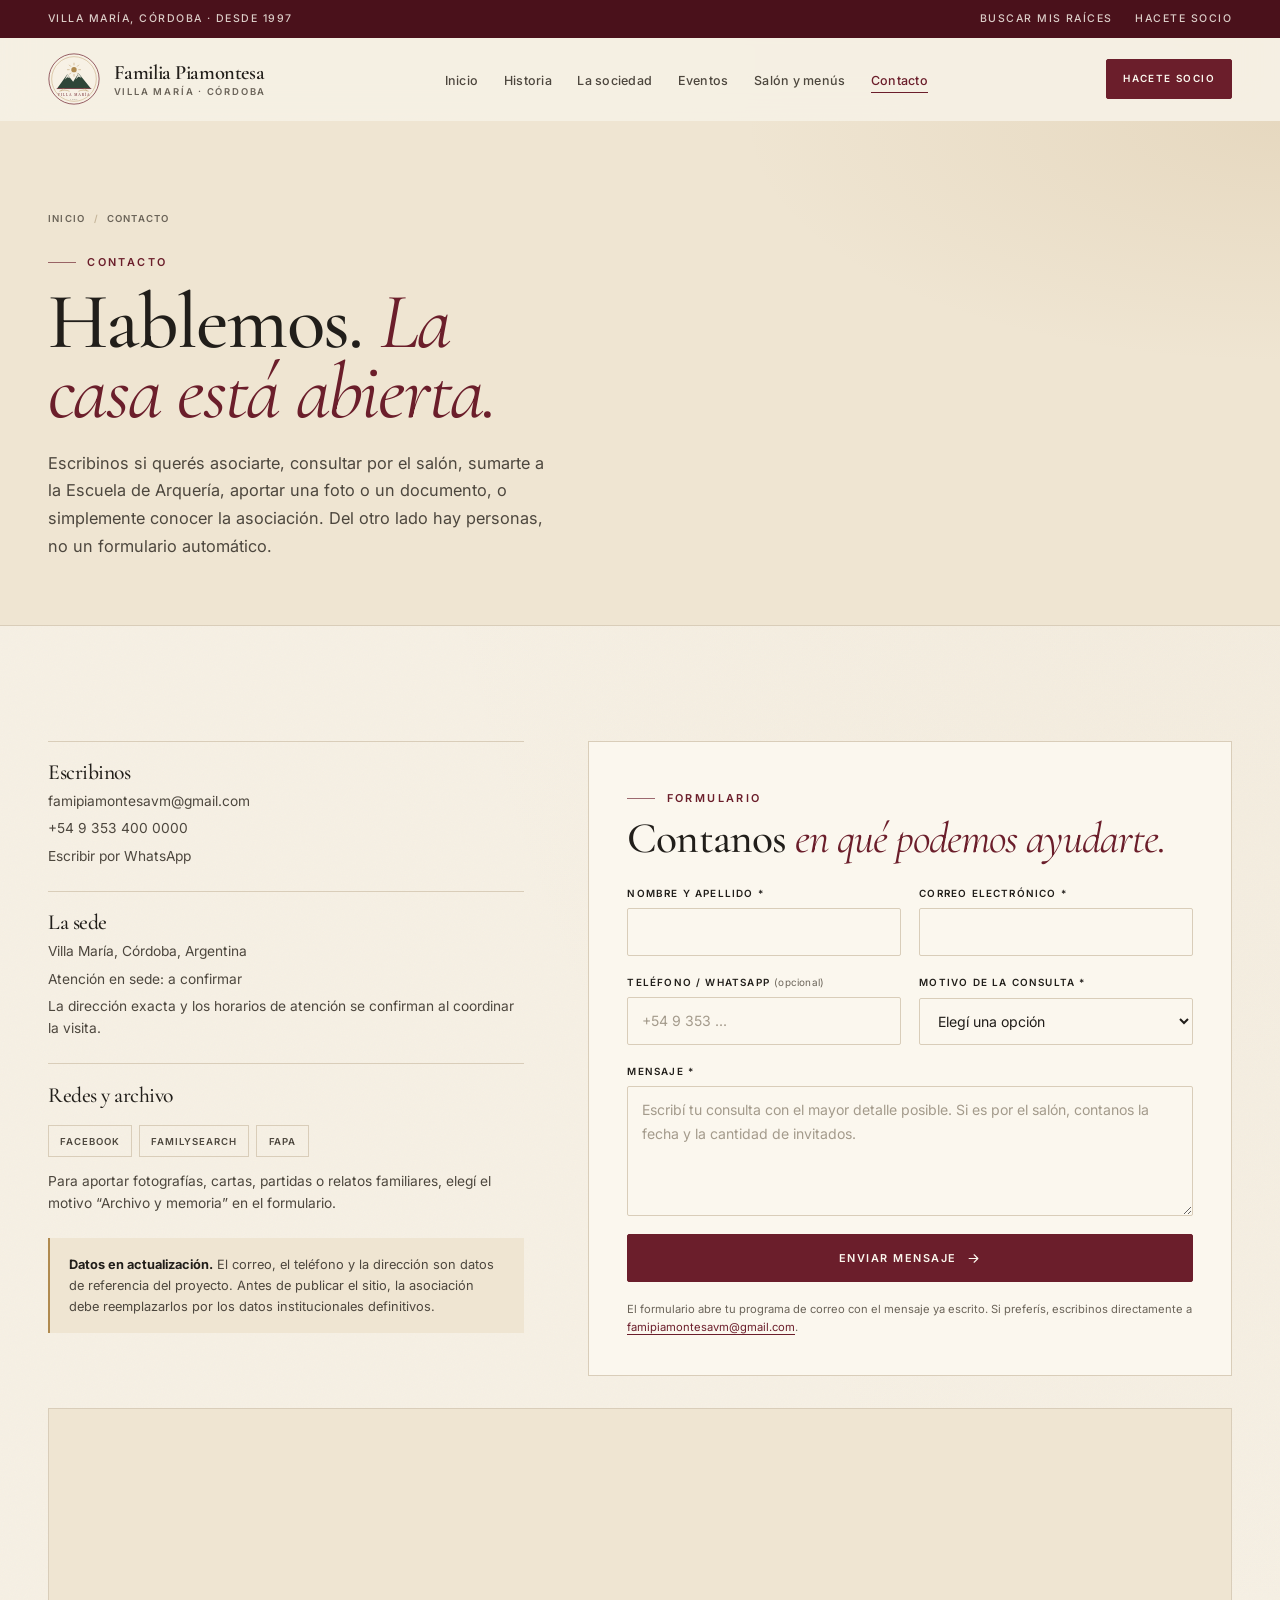
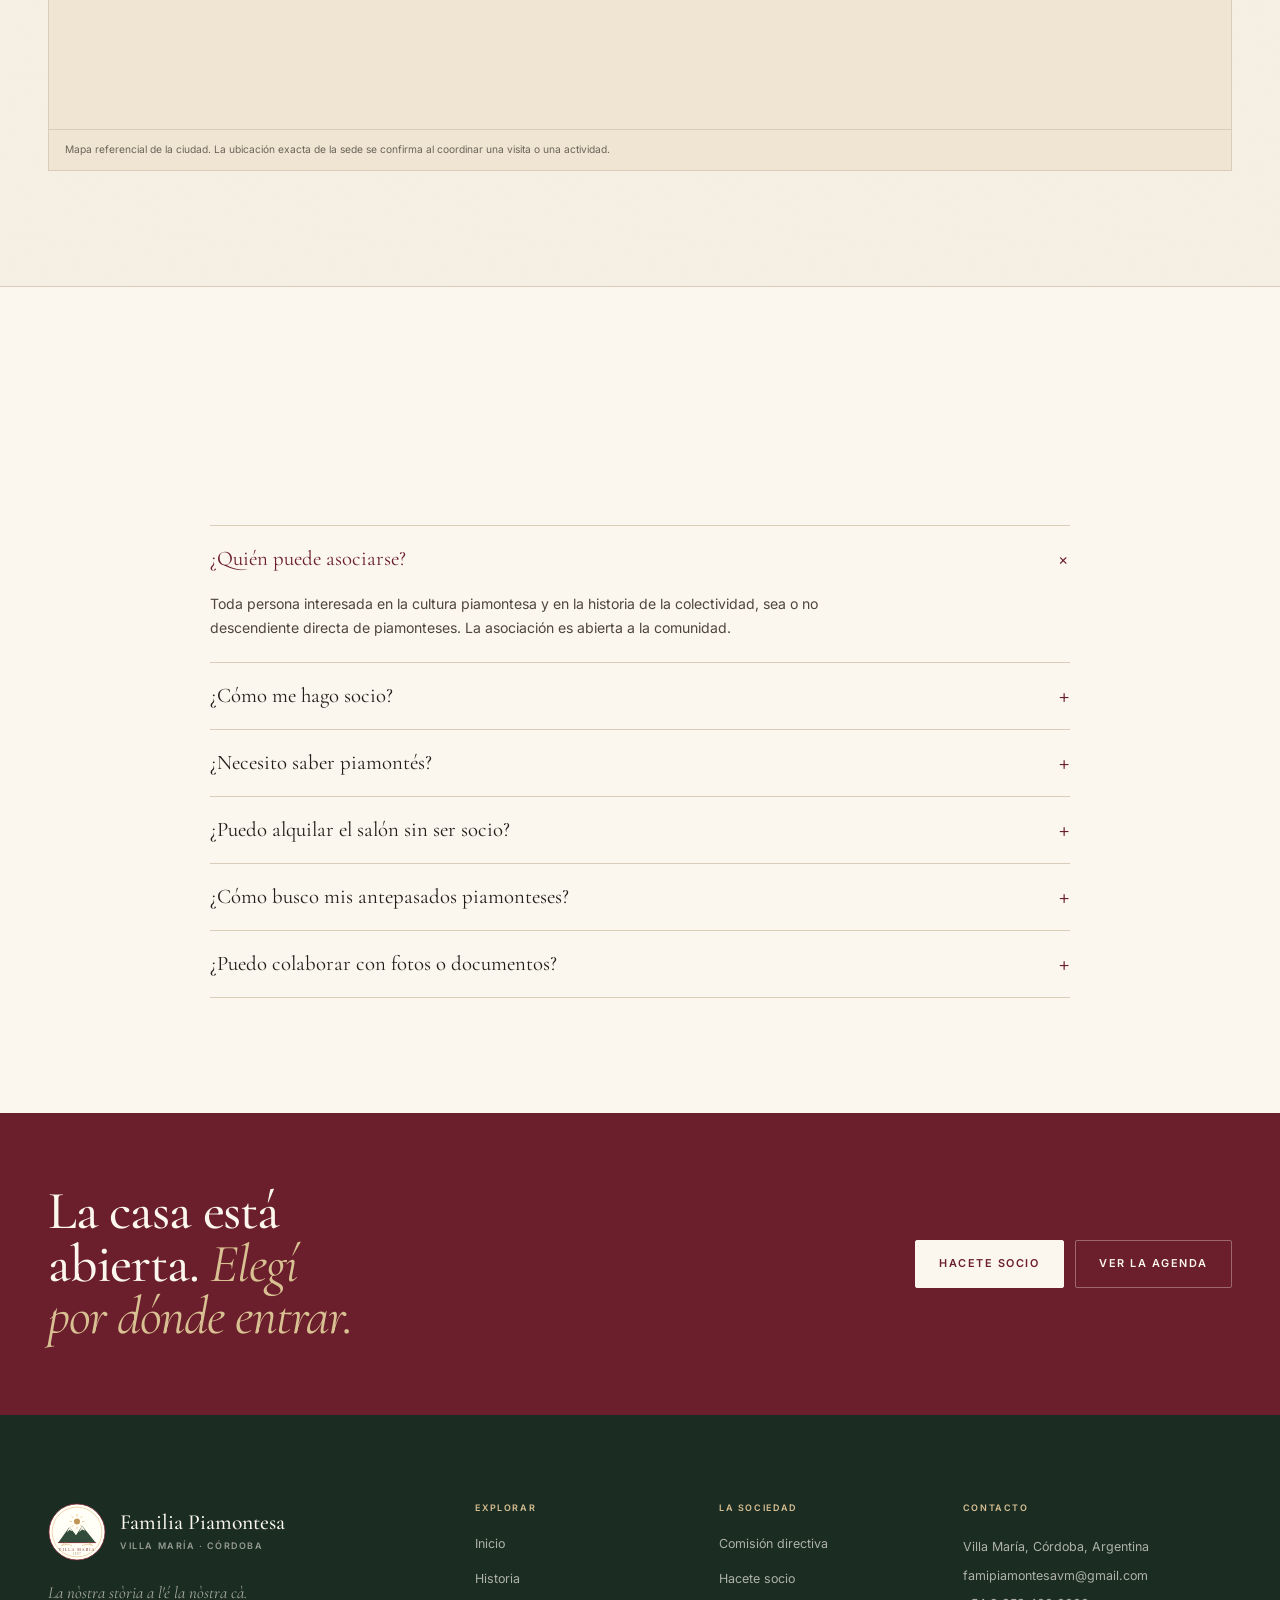
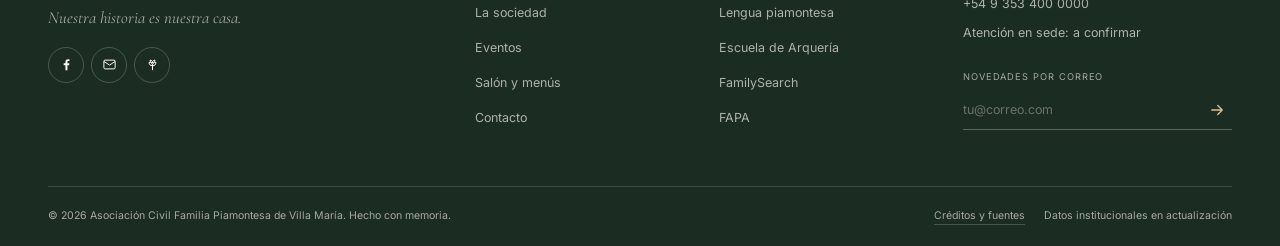
==== commit 302b8726: "Publicar en GitHub Pages y actualizar metadatos" ====
--- a/contacto.html
+++ b/contacto.html
@@ -7,13 +7,15 @@
   <meta name="description" content="Contactate con la Asociación Civil Familia Piamontesa de Villa María: consultas, asociación, alquiler del salón, archivo y memoria.">
   <meta name="theme-color" content="#f6f0e4">
   <meta name="color-scheme" content="light">
+  <link rel="canonical" href="https://mativ93.github.io/familia-piamontesa-villa-maria/contacto.html">
 
   <meta property="og:type" content="website">
+  <meta property="og:url" content="https://mativ93.github.io/familia-piamontesa-villa-maria/contacto.html">
   <meta property="og:locale" content="es_AR">
   <meta property="og:site_name" content="Familia Piamontesa de Villa María">
   <meta property="og:title" content="Contacto — Familia Piamontesa de Villa María">
   <meta property="og:description" content="Escribinos. La casa está abierta a socios, familias, investigadores y a toda la comunidad.">
-  <meta property="og:image" content="assets/img/historia-inmigrantes.jpg">
+  <meta property="og:image" content="https://mativ93.github.io/familia-piamontesa-villa-maria/assets/img/historia-inmigrantes.jpg">
   <meta name="twitter:card" content="summary_large_image">
 
   <link rel="icon" href="favicon.svg" type="image/svg+xml">
